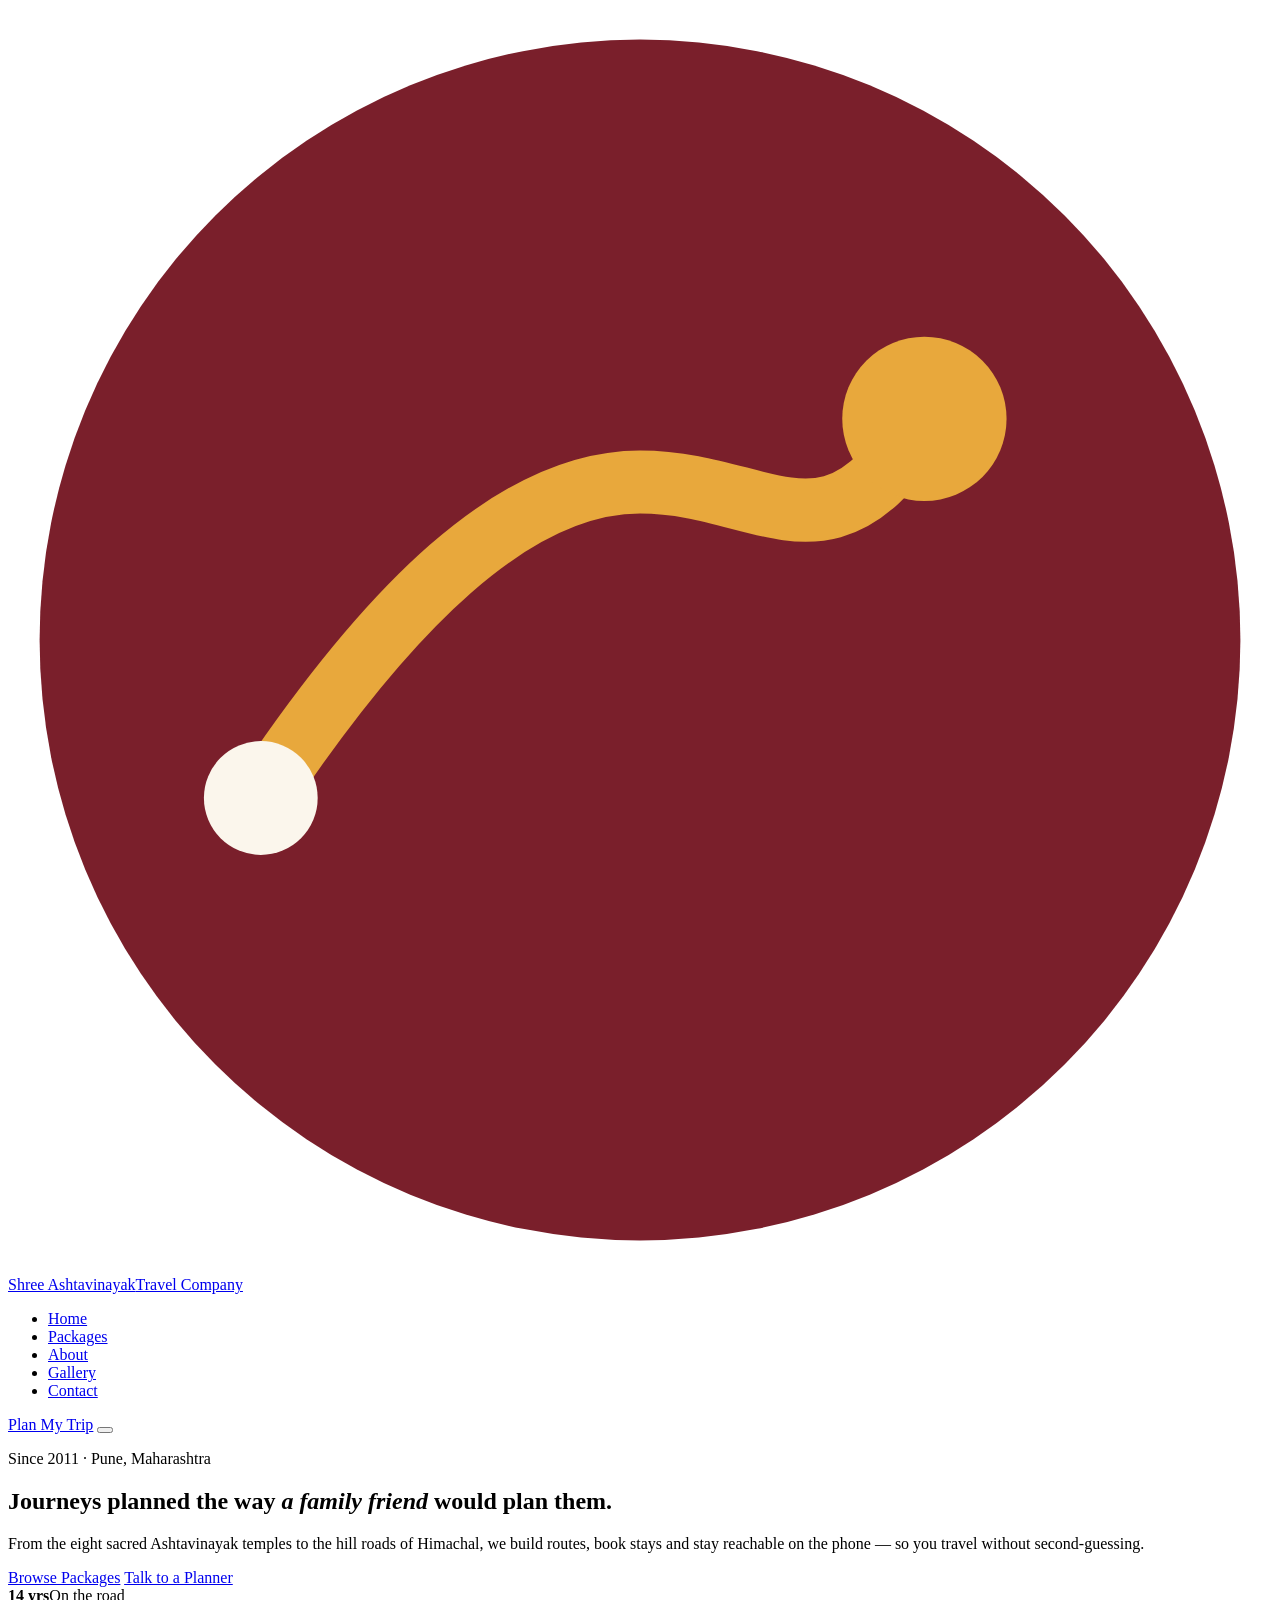
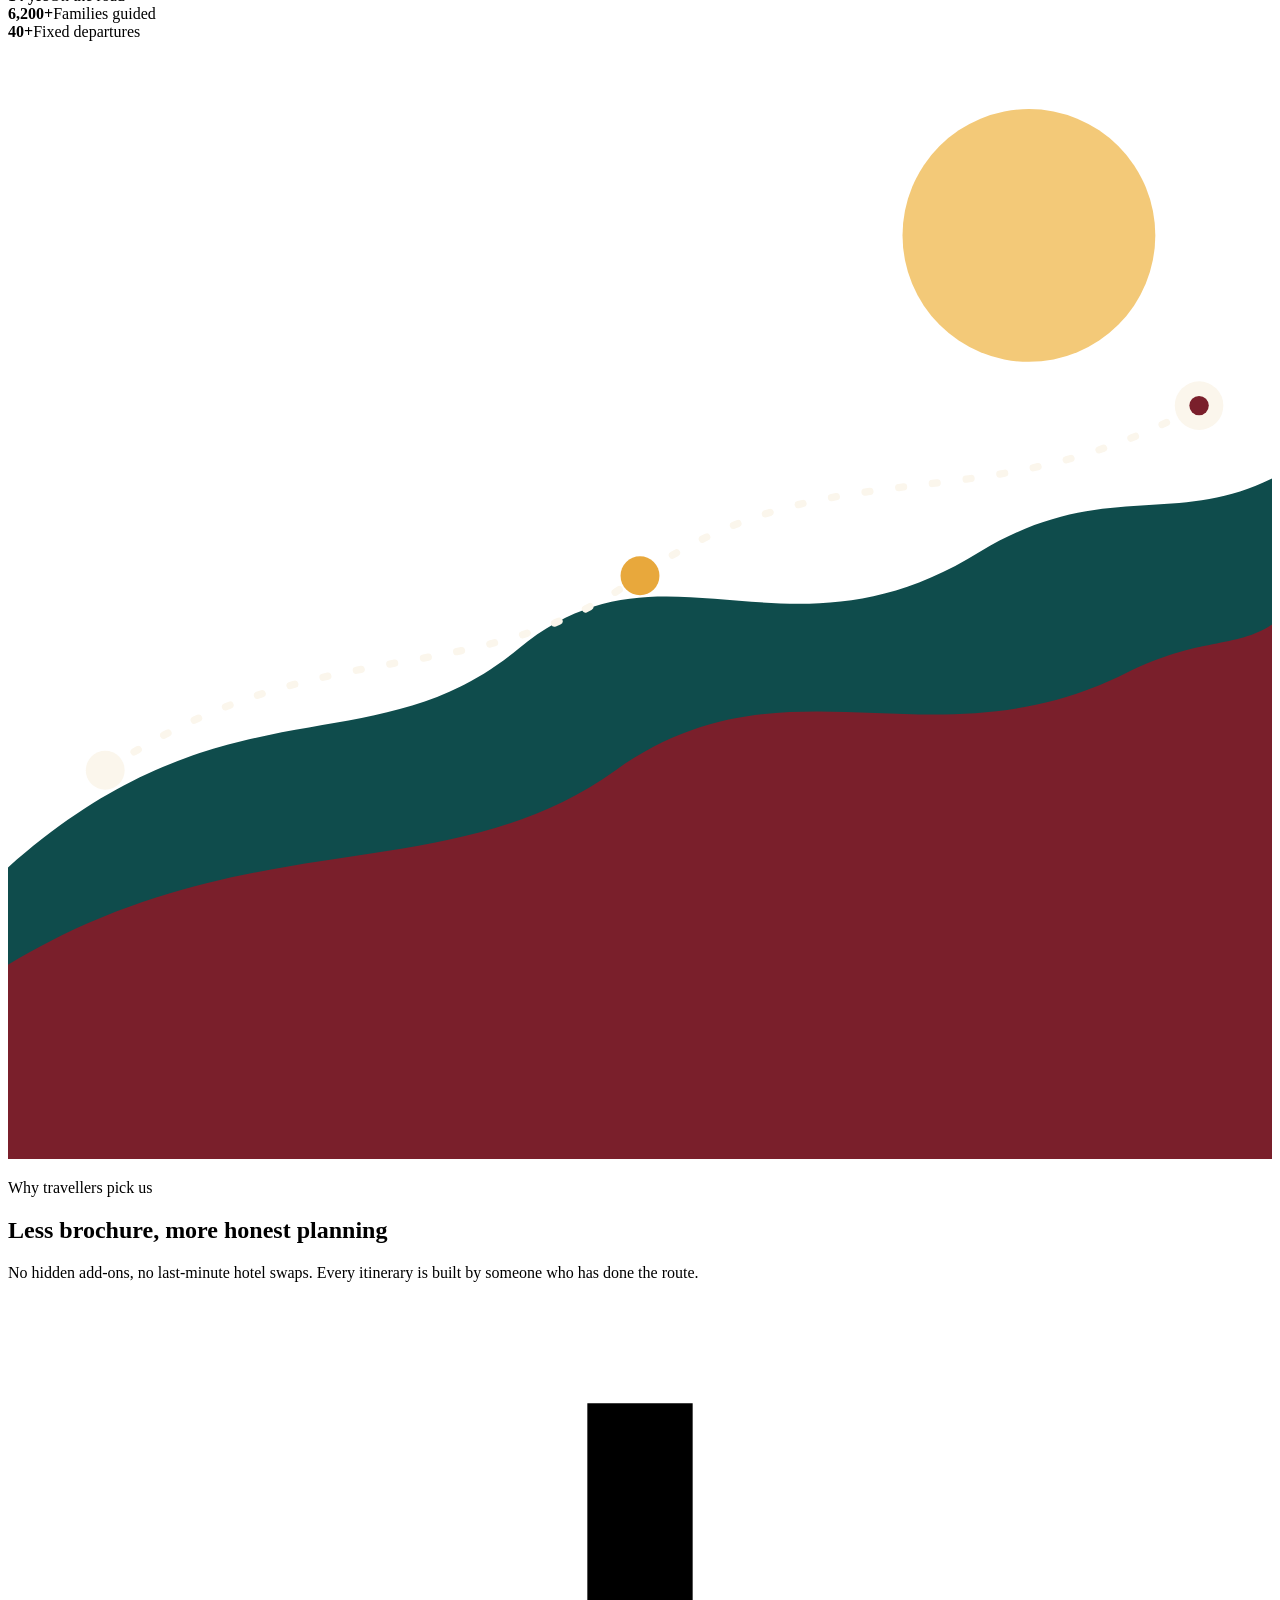
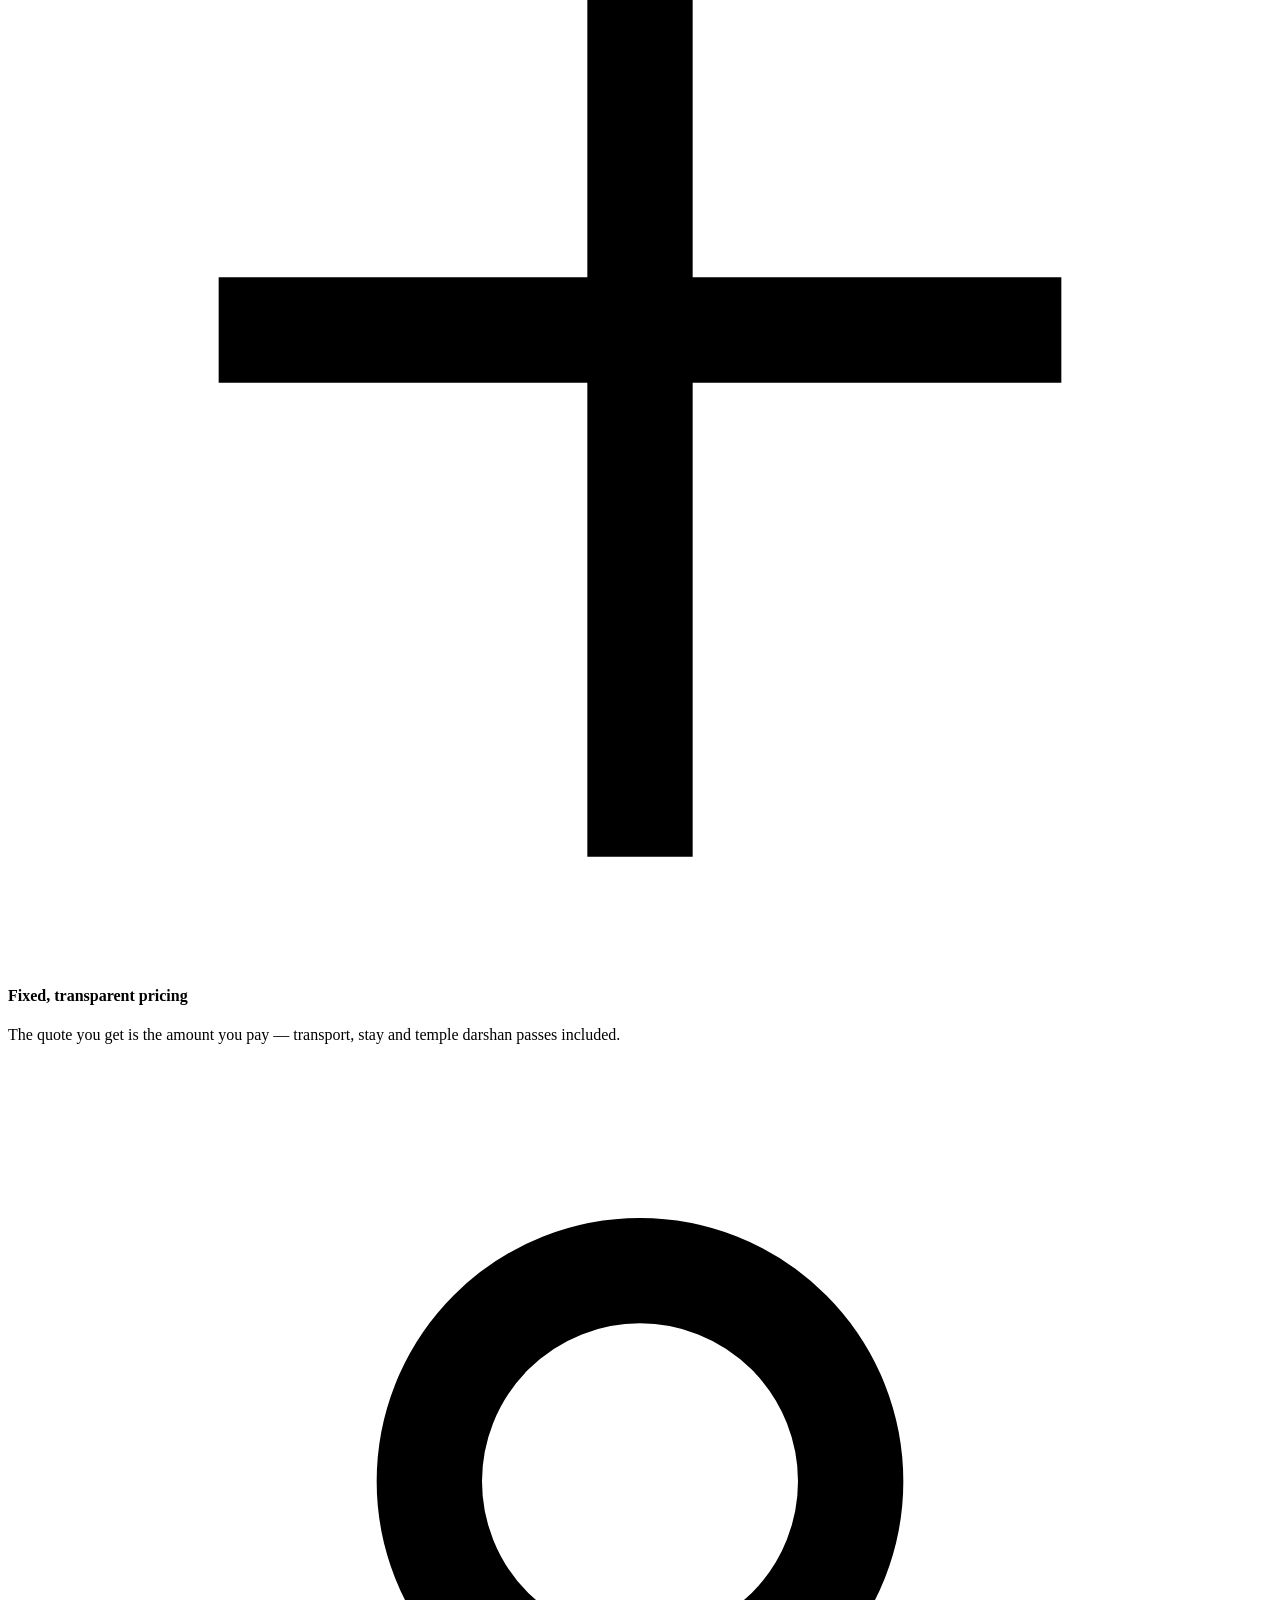
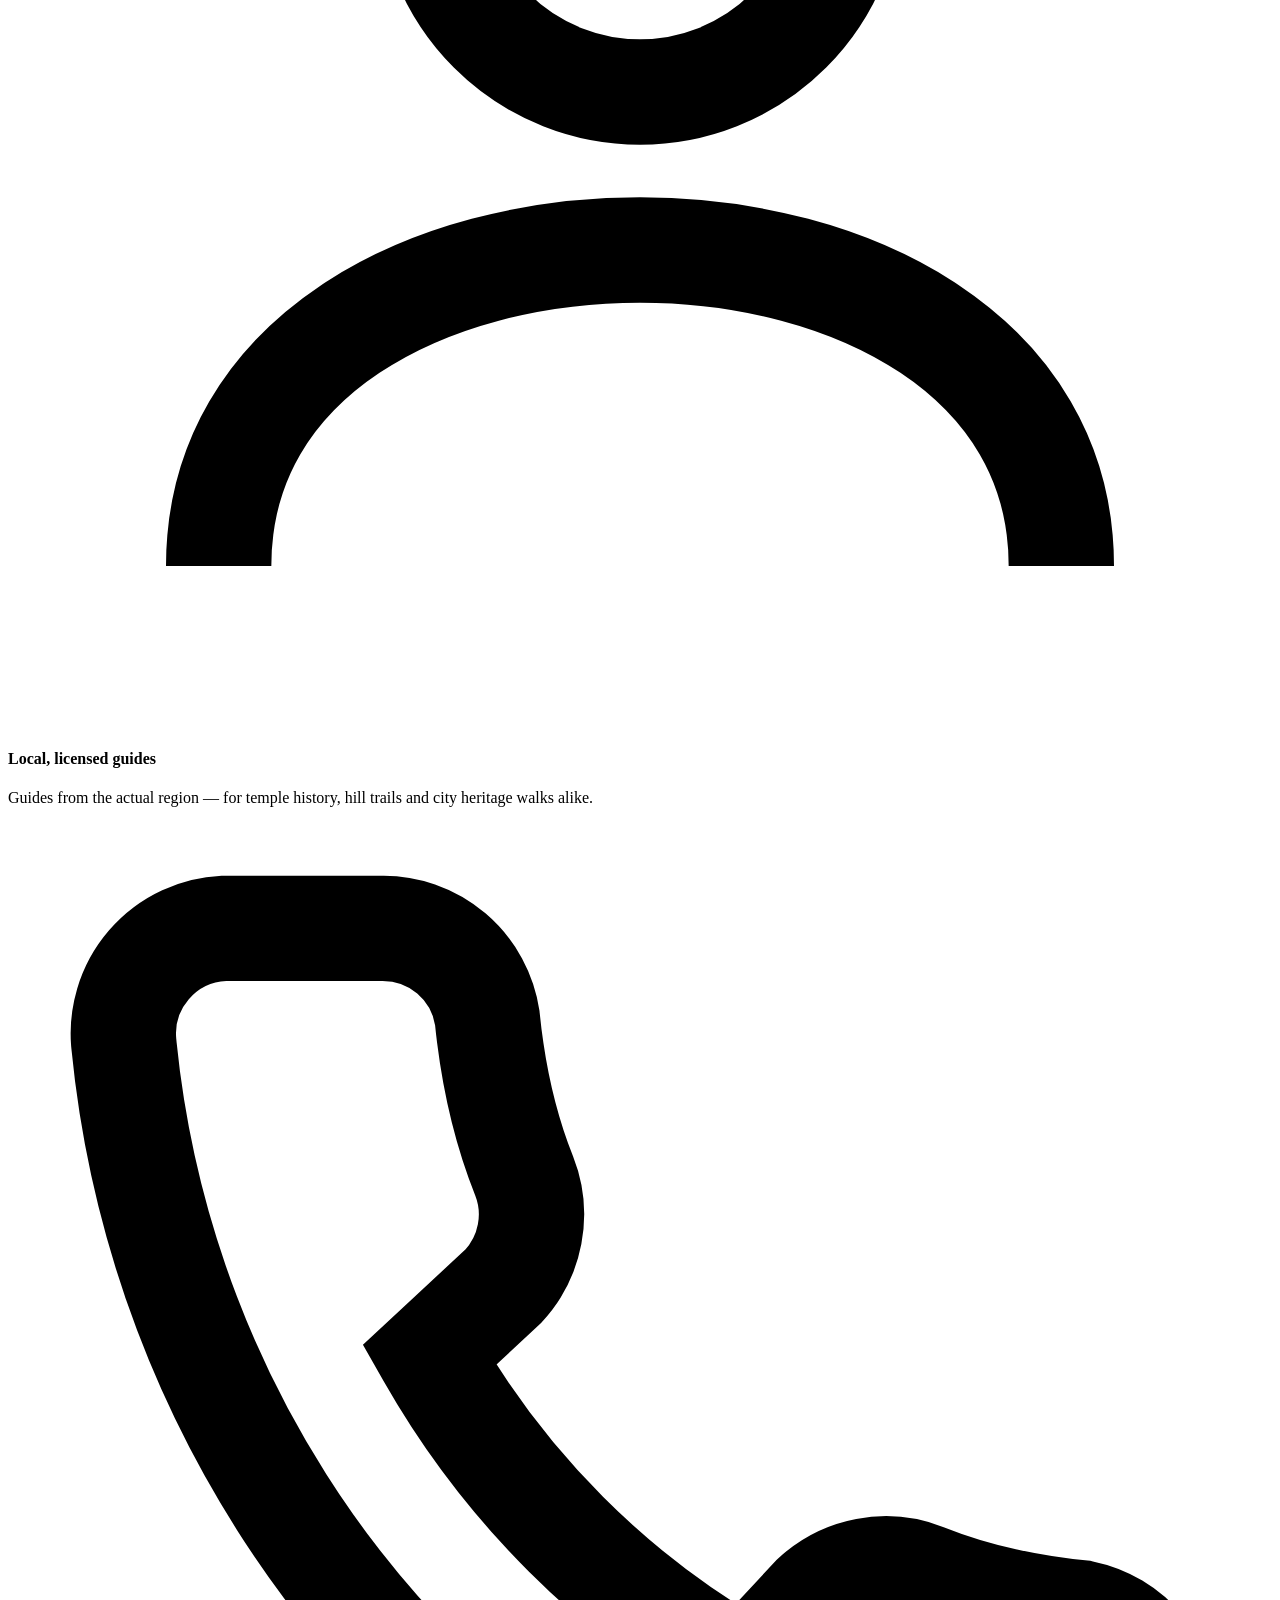
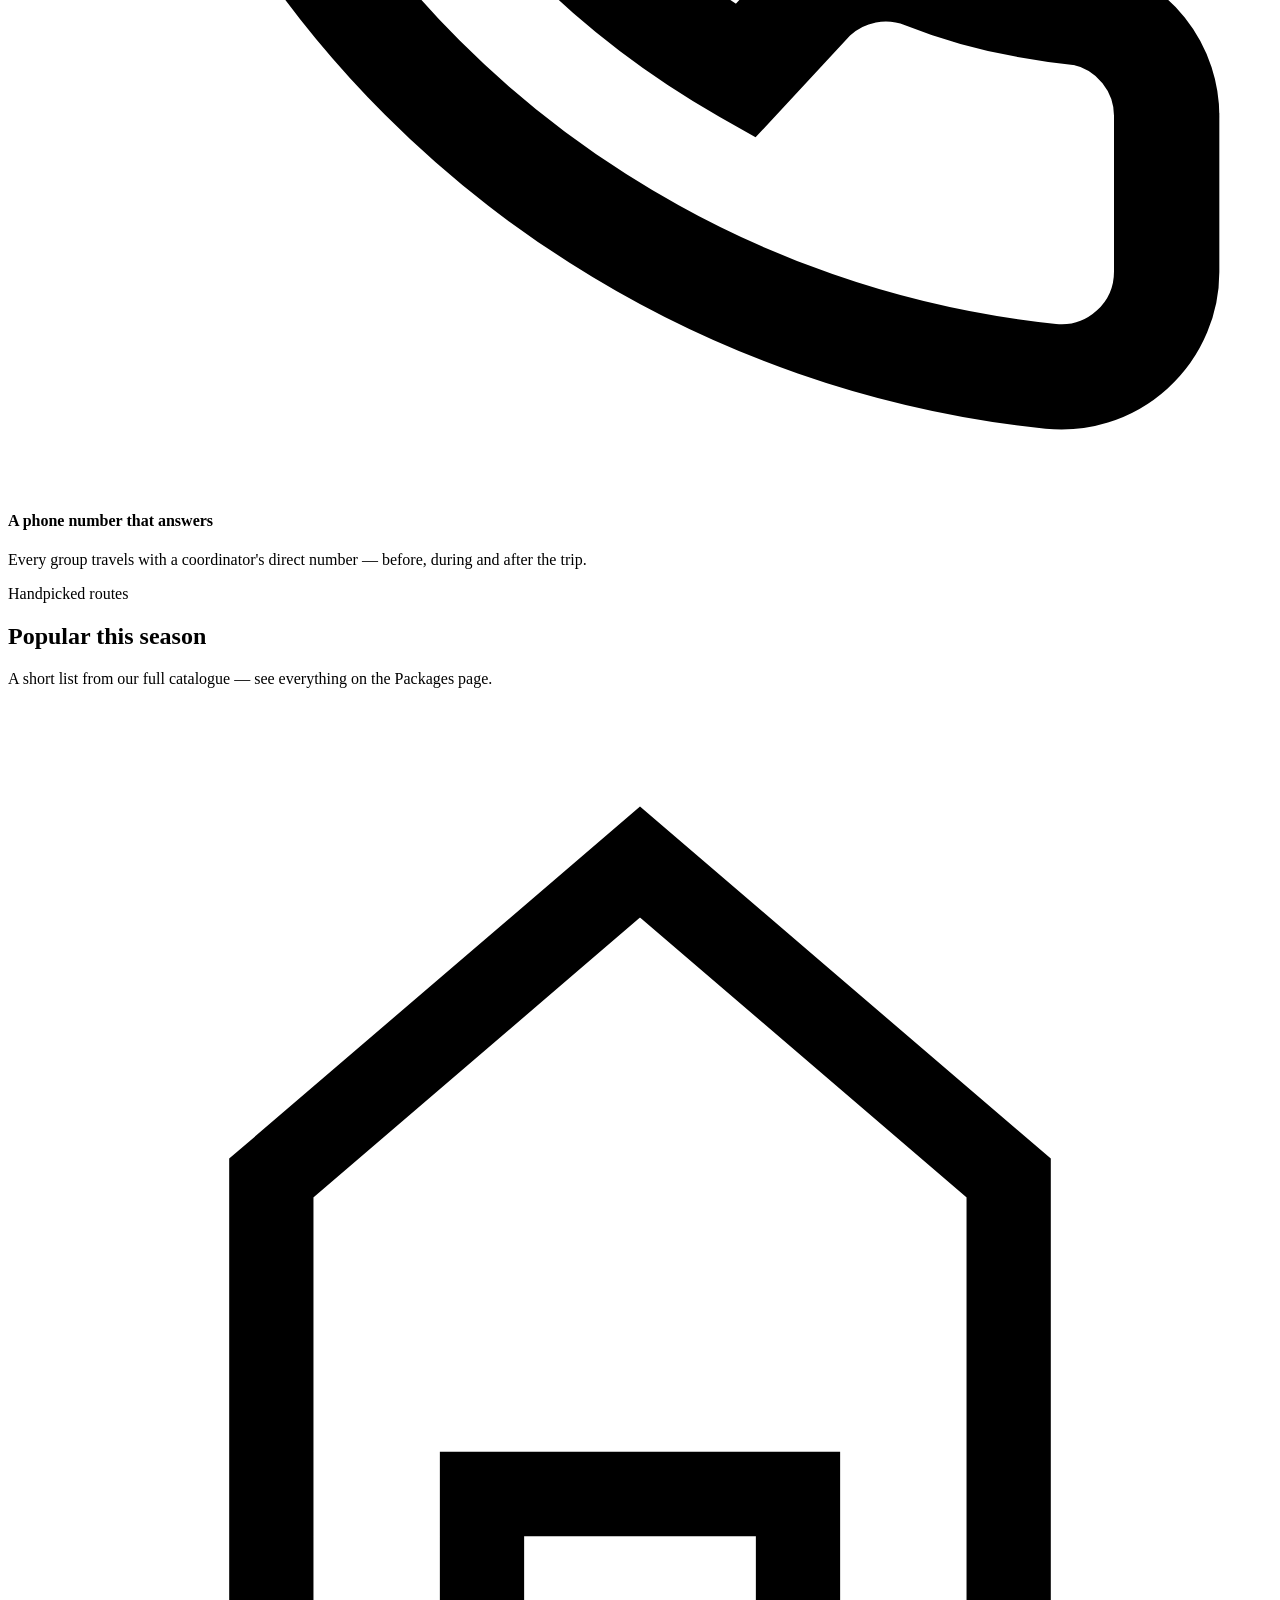
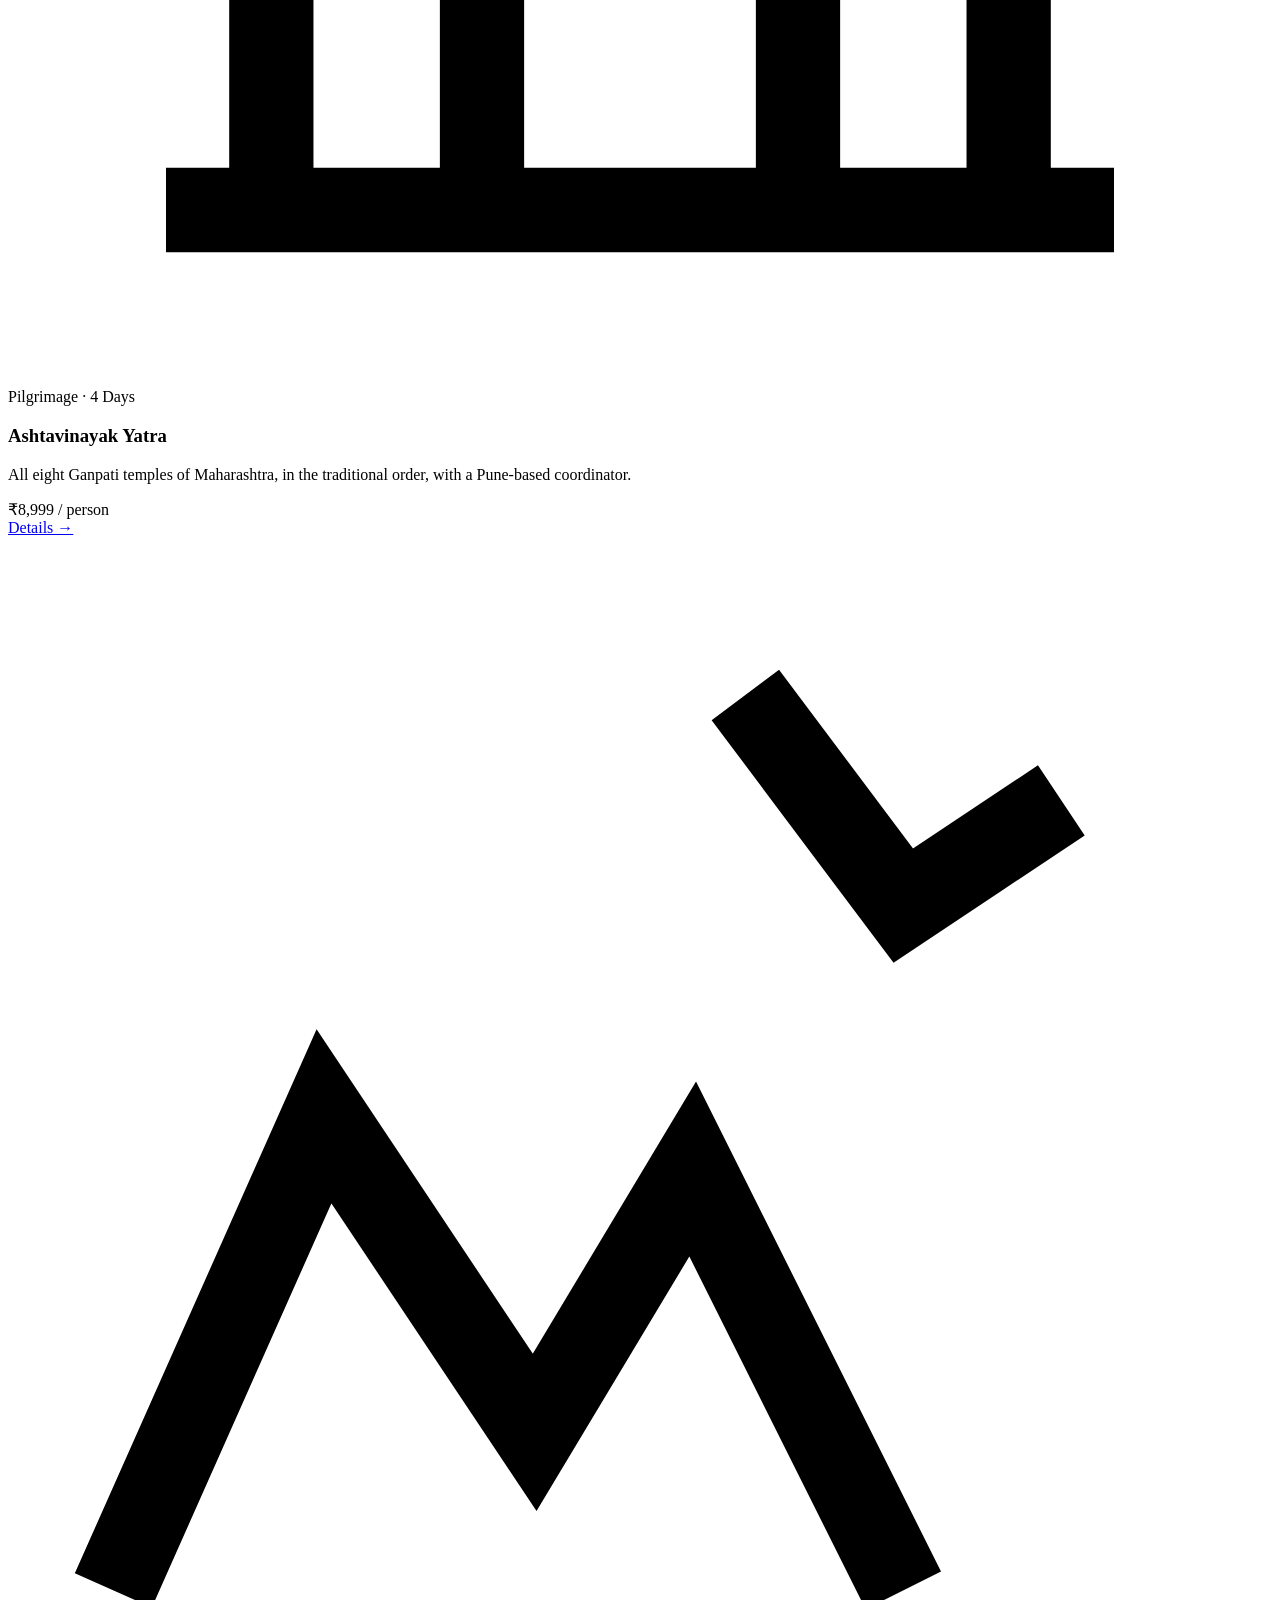
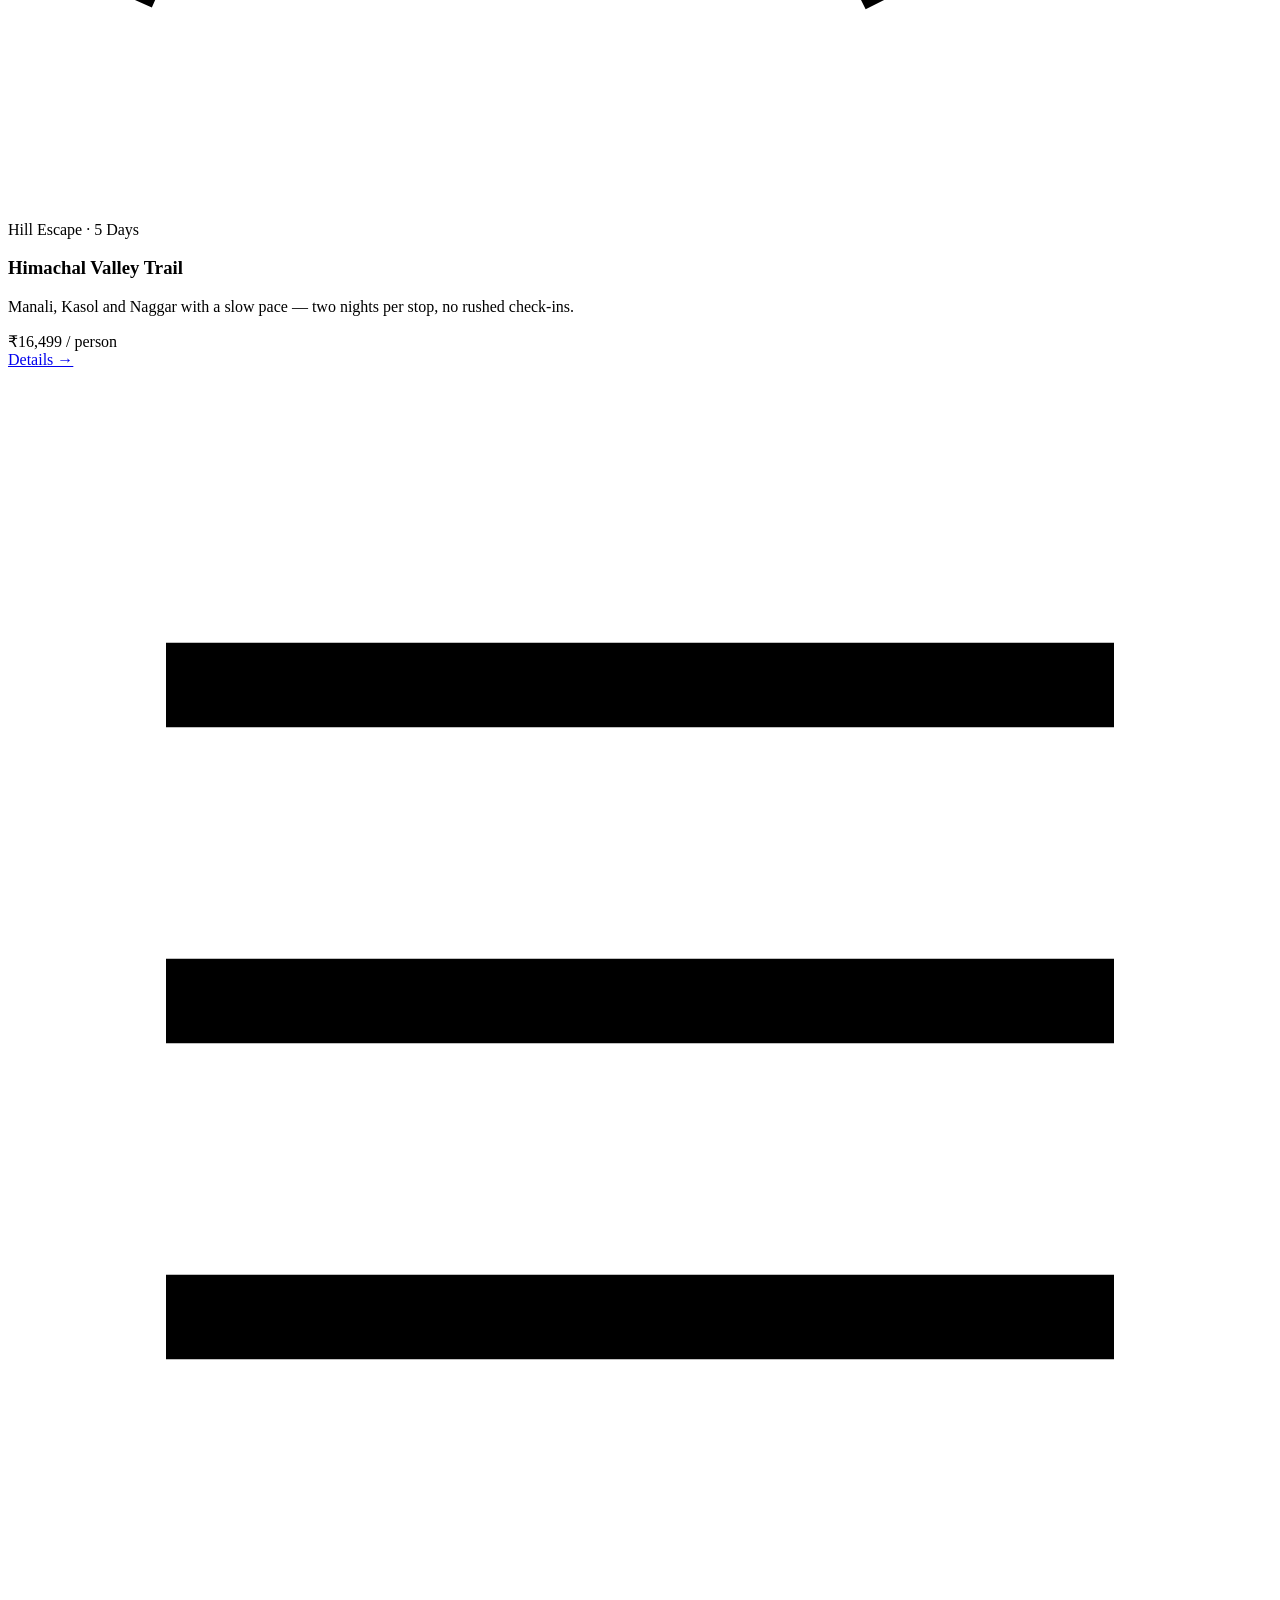
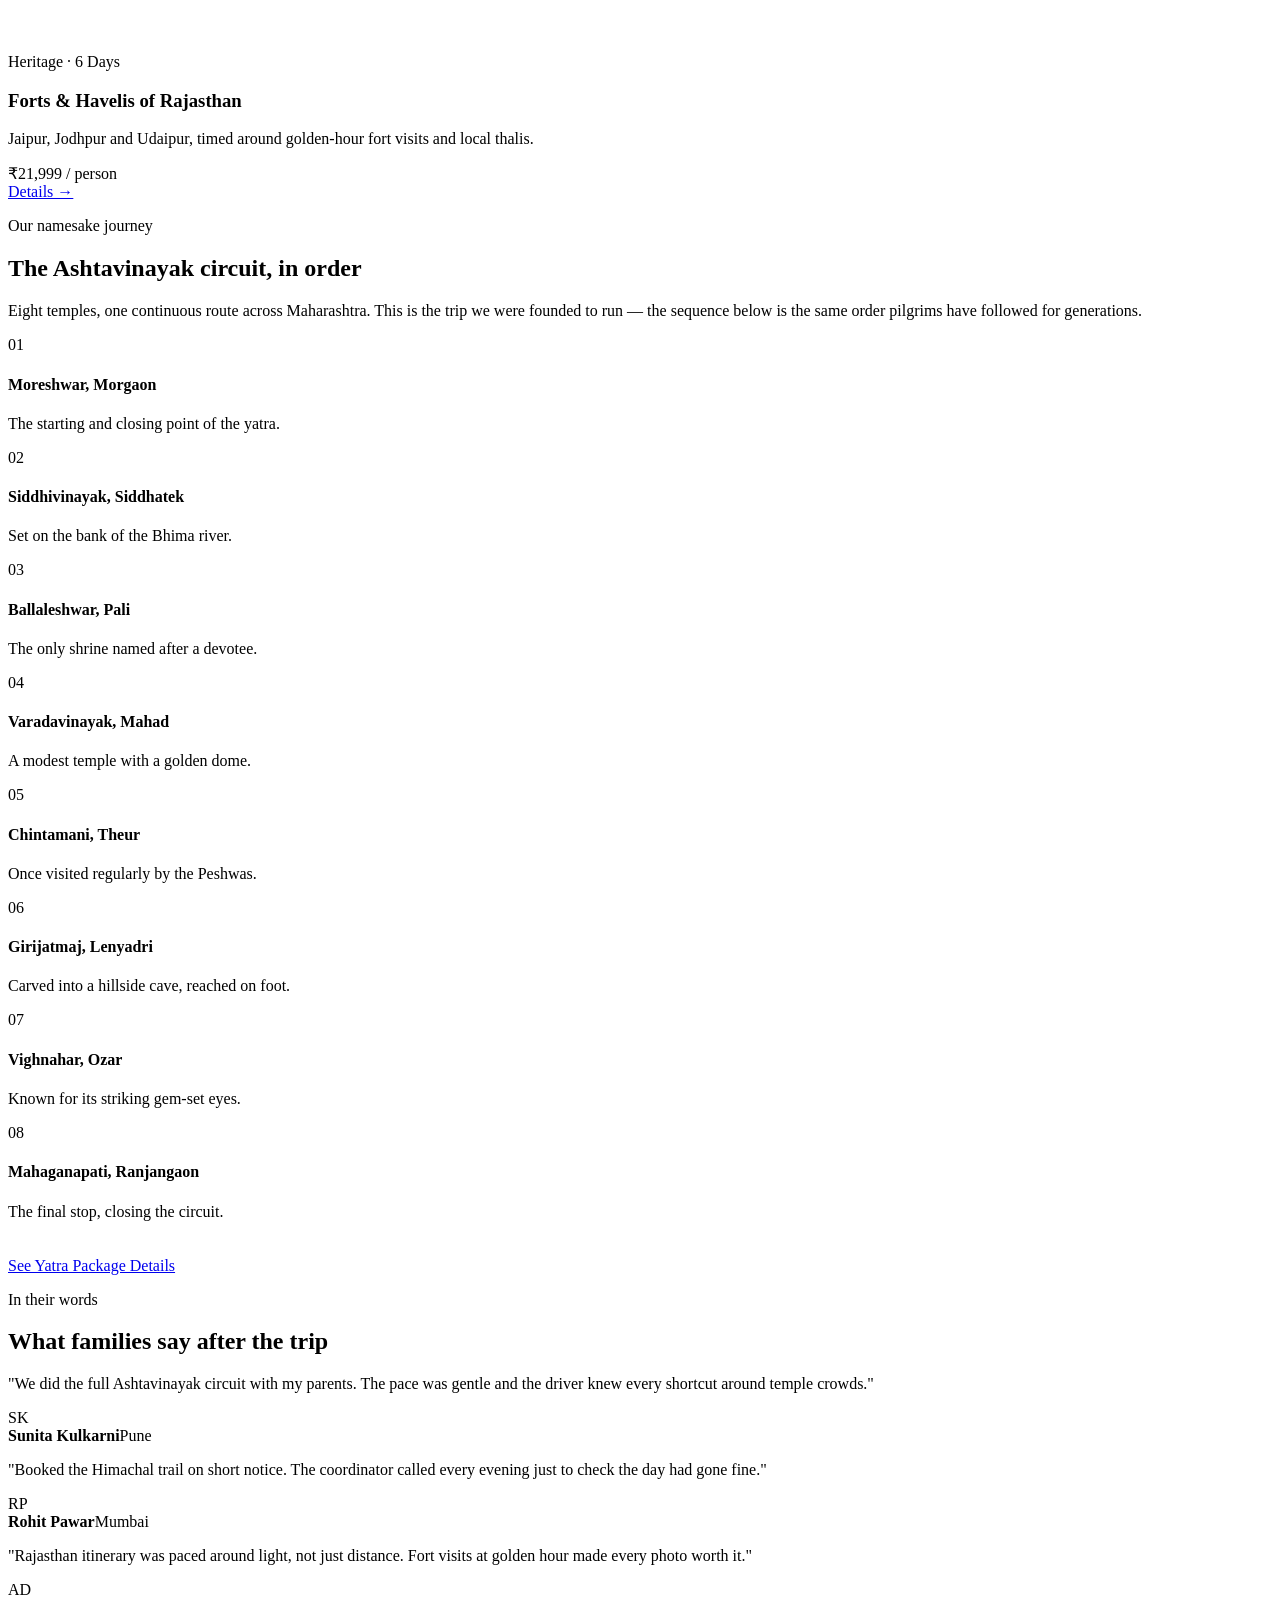
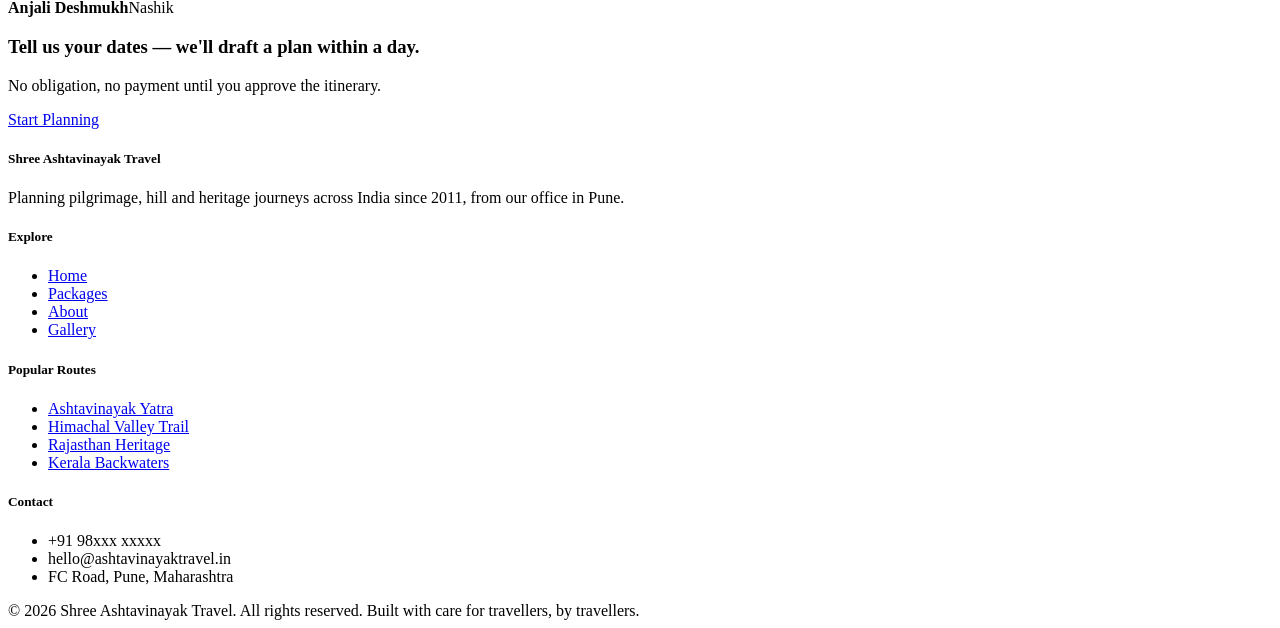
==== index.html @ e4ef9f4d "Add files via upload" ====
<!DOCTYPE html>
<html lang="en">
<head>
<meta charset="UTF-8">
<meta name="viewport" content="width=device-width, initial-scale=1.0">
<title>Shree Ashtavinayak Travel — Curated Tours &amp; Pilgrimage Journeys</title>
<meta name="description" content="Shree Ashtavinayak Travel plans pilgrimage circuits, hill escapes and heritage tours across India with handpicked guides and honest pricing.">
<link rel="preconnect" href="https://fonts.googleapis.com">
<link href="https://fonts.googleapis.com/css2?family=Fraunces:opsz,wght@9..144,500;9..144,600;9..144,700&family=Work+Sans:wght@400;500;600;700&display=swap" rel="stylesheet">
<link rel="stylesheet" href="css/styles.css">
</head>
<body>

<header class="site-header">
  <nav class="nav">
    <a href="index.html" class="logo">
      <svg class="logo-mark" viewBox="0 0 40 40" fill="none" xmlns="http://www.w3.org/2000/svg">
        <circle cx="20" cy="20" r="19" fill="#7A1F2B"/>
        <path d="M8 25c4-6 8-10 12-10s6 3 9-2" stroke="#E8A83C" stroke-width="2" stroke-linecap="round"/>
        <circle cx="29" cy="13" r="2.6" fill="#E8A83C"/>
        <circle cx="8" cy="25" r="1.8" fill="#FBF6EC"/>
      </svg>
      <span class="logo-text">Shree Ashtavinayak<span>Travel Company</span></span>
    </a>
    <ul class="nav-links">
      <li><a href="index.html" class="active">Home</a></li>
      <li><a href="packages.html">Packages</a></li>
      <li><a href="about.html">About</a></li>
      <li><a href="gallery.html">Gallery</a></li>
      <li><a href="contact.html">Contact</a></li>
    </ul>
    <div class="nav-cta">
      <a href="contact.html" class="btn btn-primary">Plan My Trip</a>
      <button class="nav-toggle" aria-label="Toggle menu"><span></span><span></span><span></span></button>
    </div>
  </nav>
</header>

<main>
  <!-- HERO -->
  <section class="hero">
    <div class="wrap hero-grid">
      <div>
        <p class="eyebrow">Since 2011 · Pune, Maharashtra</p>
        <h1>Journeys planned the way <em>a family friend</em> would plan them.</h1>
        <p class="lead">From the eight sacred Ashtavinayak temples to the hill roads of Himachal, we build routes, book stays and stay reachable on the phone — so you travel without second-guessing.</p>
        <div class="hero-actions">
          <a href="packages.html" class="btn btn-primary">Browse Packages</a>
          <a href="contact.html" class="btn btn-ghost">Talk to a Planner</a>
        </div>
        <div class="hero-trust">
          <div><strong>14 yrs</strong><span>On the road</span></div>
          <div><strong>6,200+</strong><span>Families guided</span></div>
          <div><strong>40+</strong><span>Fixed departures</span></div>
        </div>
      </div>
      <div class="hero-art">
        <svg viewBox="0 0 520 460" xmlns="http://www.w3.org/2000/svg">
          <circle cx="420" cy="80" r="52" fill="#F3C978"/>
          <path d="M0 340 C 90 260, 150 300, 210 250 C 270 200, 320 260, 400 210 C 450 180, 480 200, 520 180 L520 460 L0 460 Z" fill="#0F4C4C"/>
          <path d="M0 380 C 100 320, 180 350, 250 300 C 320 250, 380 300, 460 260 C 490 245, 505 250, 520 240 L520 460 L0 460 Z" fill="#7A1F2B"/>
          <path d="M40 300 C 130 240, 190 270, 260 220 C 340 165, 400 200, 490 150" stroke="#FBF6EC" stroke-width="3" stroke-dasharray="2 12" stroke-linecap="round" fill="none"/>
          <circle cx="40" cy="300" r="8" fill="#FBF6EC"/>
          <circle cx="260" cy="220" r="8" fill="#E8A83C"/>
          <circle cx="490" cy="150" r="10" fill="#FBF6EC"/>
          <circle cx="490" cy="150" r="4" fill="#7A1F2B"/>
        </svg>
      </div>
    </div>
  </section>

  <!-- WHY US -->
  <section class="bg-sand">
    <div class="wrap">
      <div class="section-head center">
        <p class="eyebrow" style="justify-content:center"><span style="display:none"></span>Why travellers pick us</p>
        <h2>Less brochure, more honest planning</h2>
        <p>No hidden add-ons, no last-minute hotel swaps. Every itinerary is built by someone who has done the route.</p>
      </div>
      <div class="grid-3">
        <div class="feature-row" style="flex-direction:column">
          <div class="feature-icon"><svg viewBox="0 0 24 24" fill="none" stroke="currentColor" stroke-width="2"><path d="M12 2 L12 22 M4 12 L20 12"/></svg></div>
          <h4>Fixed, transparent pricing</h4>
          <p>The quote you get is the amount you pay — transport, stay and temple darshan passes included.</p>
        </div>
        <div class="feature-row" style="flex-direction:column">
          <div class="feature-icon"><svg viewBox="0 0 24 24" fill="none" stroke="currentColor" stroke-width="2"><circle cx="12" cy="8" r="4"/><path d="M4 21c0-4 4-6 8-6s8 2 8 6"/></svg></div>
          <h4>Local, licensed guides</h4>
          <p>Guides from the actual region — for temple history, hill trails and city heritage walks alike.</p>
        </div>
        <div class="feature-row" style="flex-direction:column">
          <div class="feature-icon"><svg viewBox="0 0 24 24" fill="none" stroke="currentColor" stroke-width="2"><path d="M22 16.9v3a2 2 0 0 1-2.2 2 19.8 19.8 0 0 1-8.6-3 19.5 19.5 0 0 1-6-6 19.8 19.8 0 0 1-3-8.7A2 2 0 0 1 4.1 2h3a2 2 0 0 1 2 1.7c.1 1 .3 2 .7 3a2 2 0 0 1-.4 2.1L8 10.1a16 16 0 0 0 6 6l1.3-1.4a2 2 0 0 1 2.1-.4c1 .4 2 .6 3 .7a2 2 0 0 1 1.6 2z"/></svg></div>
          <h4>A phone number that answers</h4>
          <p>Every group travels with a coordinator's direct number — before, during and after the trip.</p>
        </div>
      </div>
    </div>
  </section>

  <!-- FEATURED PACKAGES -->
  <section>
    <div class="wrap">
      <div class="section-head">
        <p class="eyebrow">Handpicked routes</p>
        <h2>Popular this season</h2>
        <p>A short list from our full catalogue — see everything on the Packages page.</p>
      </div>
      <div class="grid-3">
        <div class="card">
          <div class="card-media mv-1"><svg viewBox="0 0 24 24" fill="none" stroke="currentColor" stroke-width="1.6"><path d="M3 21h18M5 21V9l7-6 7 6v12M9 21v-6h6v6"/></svg></div>
          <div class="card-body">
            <p class="card-tag">Pilgrimage · 4 Days</p>
            <h3>Ashtavinayak Yatra</h3>
            <p>All eight Ganpati temples of Maharashtra, in the traditional order, with a Pune-based coordinator.</p>
            <div class="card-foot">
              <div class="card-price">₹8,999<span> / person</span></div>
              <a href="packages.html" class="card-link">Details →</a>
            </div>
          </div>
        </div>
        <div class="card">
          <div class="card-media mv-2"><svg viewBox="0 0 24 24" fill="none" stroke="currentColor" stroke-width="1.6"><path d="M2 20l4-9 4 6 3-5 4 8M14 3l3 4 3-2"/></svg></div>
          <div class="card-body">
            <p class="card-tag">Hill Escape · 5 Days</p>
            <h3>Himachal Valley Trail</h3>
            <p>Manali, Kasol and Naggar with a slow pace — two nights per stop, no rushed check-ins.</p>
            <div class="card-foot">
              <div class="card-price">₹16,499<span> / person</span></div>
              <a href="packages.html" class="card-link">Details →</a>
            </div>
          </div>
        </div>
        <div class="card">
          <div class="card-media mv-3"><svg viewBox="0 0 24 24" fill="none" stroke="currentColor" stroke-width="1.6"><path d="M3 12h18M3 6h18M3 18h18"/></svg></div>
          <div class="card-body">
            <p class="card-tag">Heritage · 6 Days</p>
            <h3>Forts &amp; Havelis of Rajasthan</h3>
            <p>Jaipur, Jodhpur and Udaipur, timed around golden-hour fort visits and local thalis.</p>
            <div class="card-foot">
              <div class="card-price">₹21,999<span> / person</span></div>
              <a href="packages.html" class="card-link">Details →</a>
            </div>
          </div>
        </div>
      </div>
    </div>
  </section>

  <!-- SIGNATURE: ASHTAVINAYAK CIRCUIT -->
  <section class="bg-maroon">
    <div class="wrap circuit-wrap">
      <div class="section-head">
        <p class="eyebrow">Our namesake journey</p>
        <h2>The Ashtavinayak circuit, in order</h2>
        <p>Eight temples, one continuous route across Maharashtra. This is the trip we were founded to run — the sequence below is the same order pilgrims have followed for generations.</p>
      </div>
      <div class="circuit-list">
        <div class="circuit-stop"><div class="circuit-num">01</div><h4>Moreshwar, Morgaon</h4><p>The starting and closing point of the yatra.</p></div>
        <div class="circuit-stop"><div class="circuit-num">02</div><h4>Siddhivinayak, Siddhatek</h4><p>Set on the bank of the Bhima river.</p></div>
        <div class="circuit-stop"><div class="circuit-num">03</div><h4>Ballaleshwar, Pali</h4><p>The only shrine named after a devotee.</p></div>
        <div class="circuit-stop"><div class="circuit-num">04</div><h4>Varadavinayak, Mahad</h4><p>A modest temple with a golden dome.</p></div>
        <div class="circuit-stop"><div class="circuit-num">05</div><h4>Chintamani, Theur</h4><p>Once visited regularly by the Peshwas.</p></div>
        <div class="circuit-stop"><div class="circuit-num">06</div><h4>Girijatmaj, Lenyadri</h4><p>Carved into a hillside cave, reached on foot.</p></div>
        <div class="circuit-stop"><div class="circuit-num">07</div><h4>Vighnahar, Ozar</h4><p>Known for its striking gem-set eyes.</p></div>
        <div class="circuit-stop"><div class="circuit-num">08</div><h4>Mahaganapati, Ranjangaon</h4><p>The final stop, closing the circuit.</p></div>
      </div>
      <div style="margin-top:36px">
        <a href="packages.html" class="btn btn-gold">See Yatra Package Details</a>
      </div>
    </div>
  </section>

  <!-- TESTIMONIALS -->
  <section class="bg-sand">
    <div class="wrap">
      <div class="section-head center">
        <p class="eyebrow" style="justify-content:center">In their words</p>
        <h2>What families say after the trip</h2>
      </div>
      <div class="grid-3">
        <div class="testi">
          <p>"We did the full Ashtavinayak circuit with my parents. The pace was gentle and the driver knew every shortcut around temple crowds."</p>
          <div class="testi-author">
            <div class="testi-avatar">SK</div>
            <div><strong>Sunita Kulkarni</strong><span>Pune</span></div>
          </div>
        </div>
        <div class="testi">
          <p>"Booked the Himachal trail on short notice. The coordinator called every evening just to check the day had gone fine."</p>
          <div class="testi-author">
            <div class="testi-avatar">RP</div>
            <div><strong>Rohit Pawar</strong><span>Mumbai</span></div>
          </div>
        </div>
        <div class="testi">
          <p>"Rajasthan itinerary was paced around light, not just distance. Fort visits at golden hour made every photo worth it."</p>
          <div class="testi-author">
            <div class="testi-avatar">AD</div>
            <div><strong>Anjali Deshmukh</strong><span>Nashik</span></div>
          </div>
        </div>
      </div>
    </div>
  </section>

  <!-- CTA BAND -->
  <section>
    <div class="wrap">
      <div class="cta-band">
        <div>
          <h3>Tell us your dates — we'll draft a plan within a day.</h3>
          <p>No obligation, no payment until you approve the itinerary.</p>
        </div>
        <a href="contact.html" class="btn btn-gold">Start Planning</a>
      </div>
    </div>
  </section>
</main>

<footer class="site-footer">
  <div class="wrap">
    <div class="foot-grid">
      <div class="foot-about">
        <h5>Shree Ashtavinayak Travel</h5>
        <p>Planning pilgrimage, hill and heritage journeys across India since 2011, from our office in Pune.</p>
      </div>
      <div>
        <h5>Explore</h5>
        <ul>
          <li><a href="index.html">Home</a></li>
          <li><a href="packages.html">Packages</a></li>
          <li><a href="about.html">About</a></li>
          <li><a href="gallery.html">Gallery</a></li>
        </ul>
      </div>
      <div>
        <h5>Popular Routes</h5>
        <ul>
          <li><a href="packages.html">Ashtavinayak Yatra</a></li>
          <li><a href="packages.html">Himachal Valley Trail</a></li>
          <li><a href="packages.html">Rajasthan Heritage</a></li>
          <li><a href="packages.html">Kerala Backwaters</a></li>
        </ul>
      </div>
      <div>
        <h5>Contact</h5>
        <ul>
          <li>+91 98xxx xxxxx</li>
          <li>hello@ashtavinayaktravel.in</li>
          <li>FC Road, Pune, Maharashtra</li>
        </ul>
      </div>
    </div>
    <div class="divider" style="background:rgba(251,246,236,.14)"></div>
    <div class="foot-bottom">
      <span>© 2026 Shree Ashtavinayak Travel. All rights reserved.</span>
      <span>Built with care for travellers, by travellers.</span>
    </div>
  </div>
</footer>

<script src="js/script.js"></script>
</body>
</html>
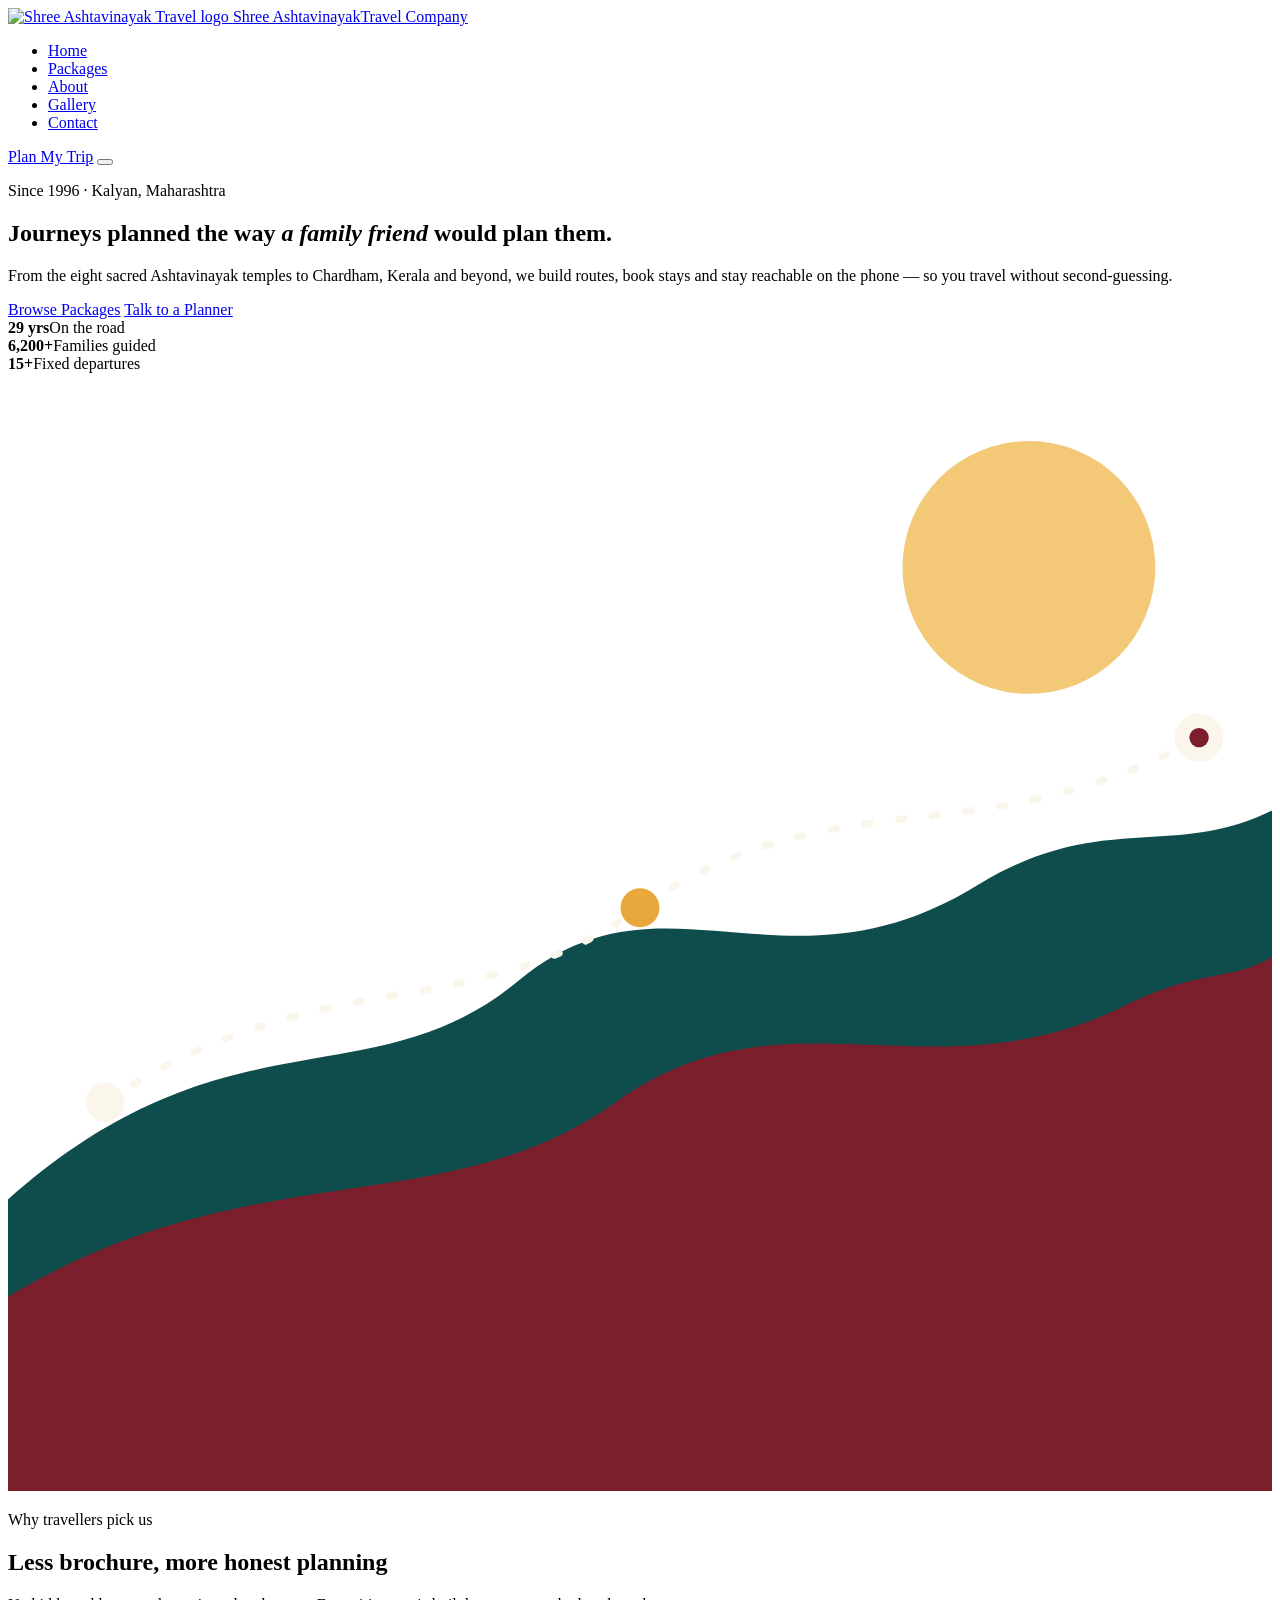
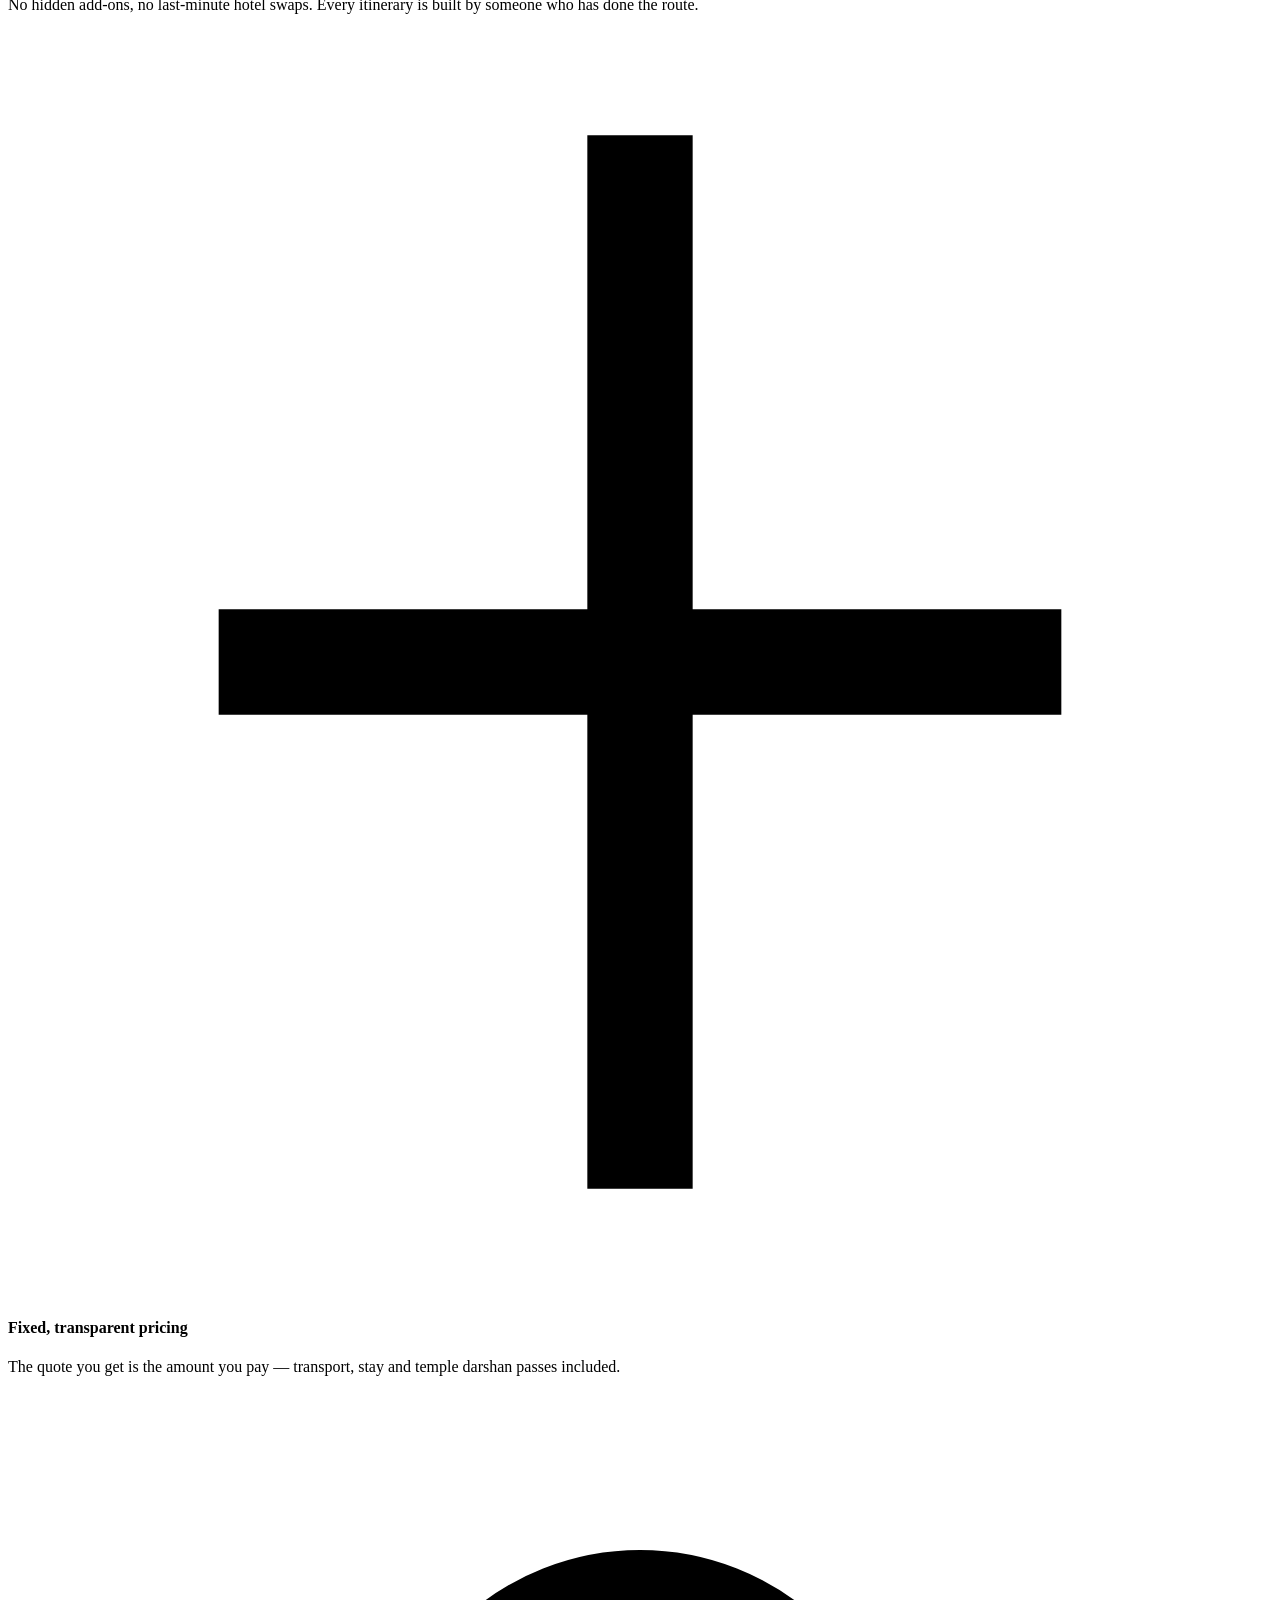
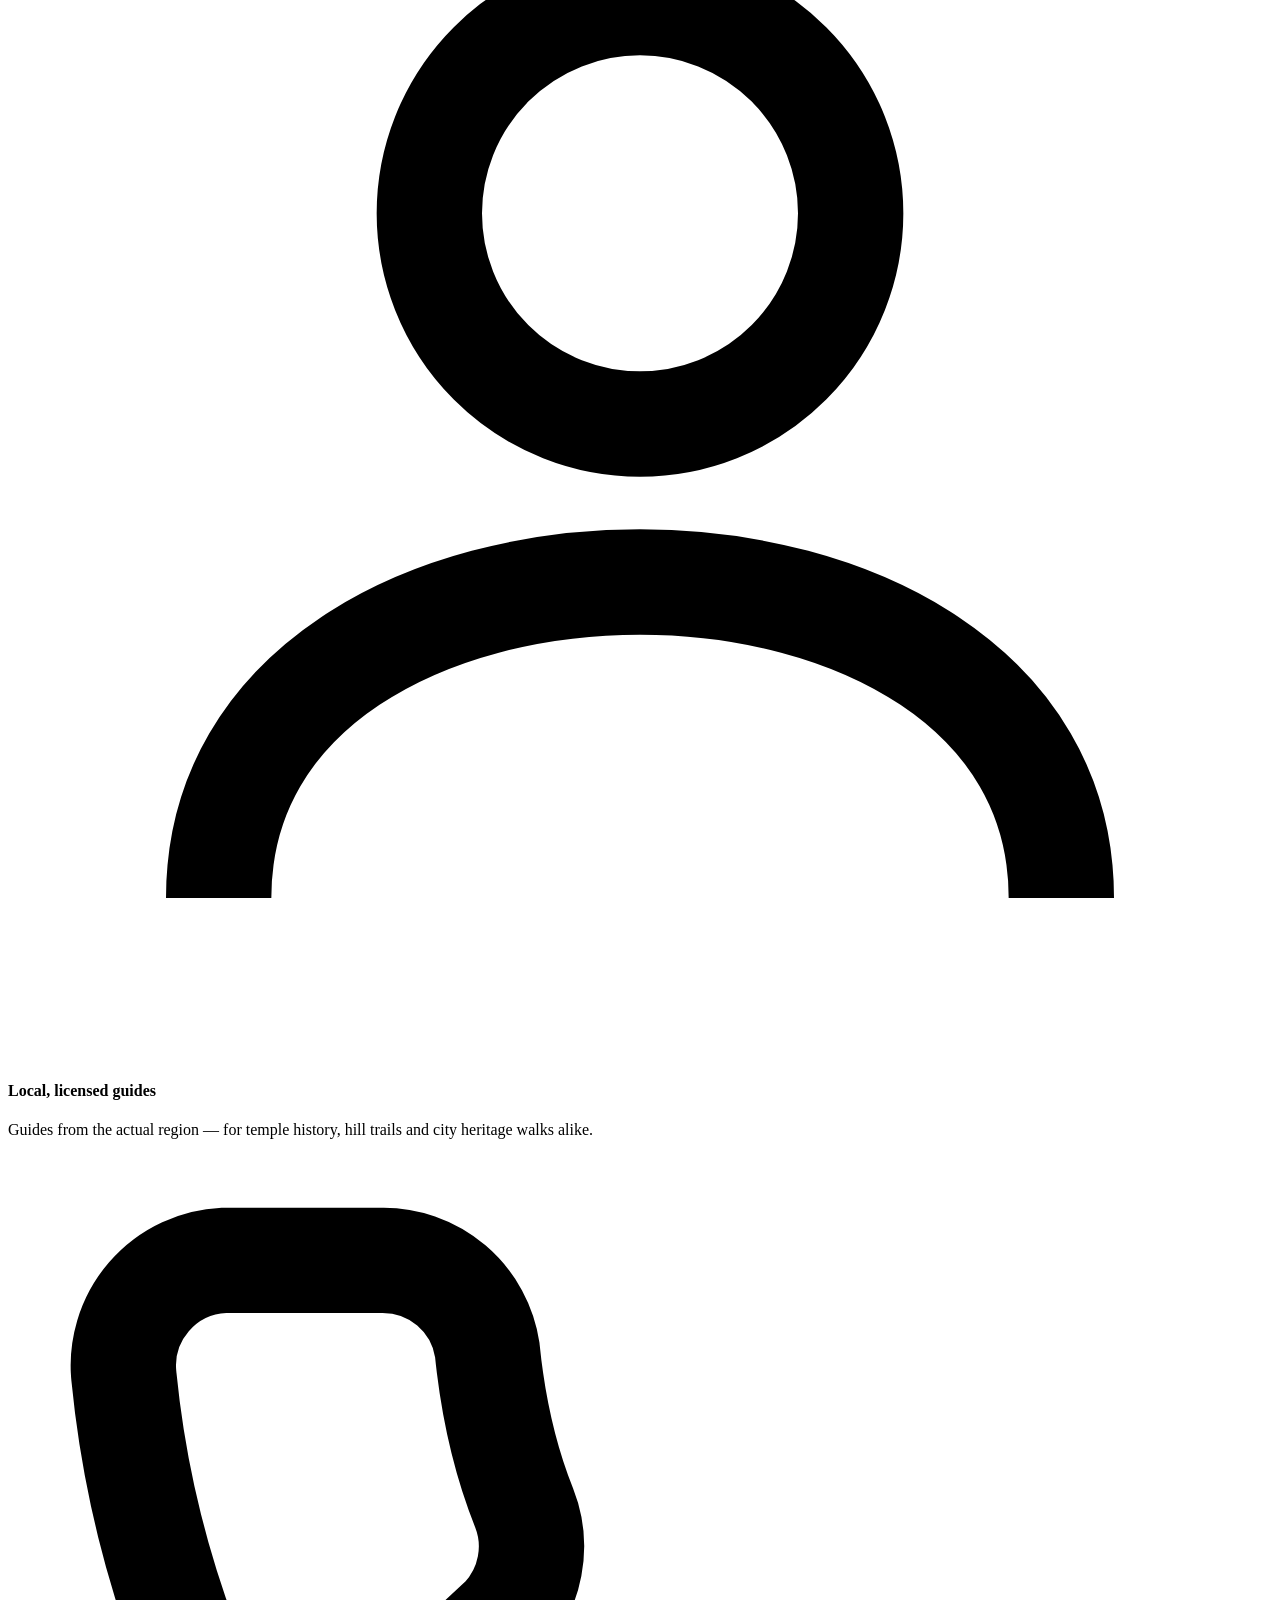
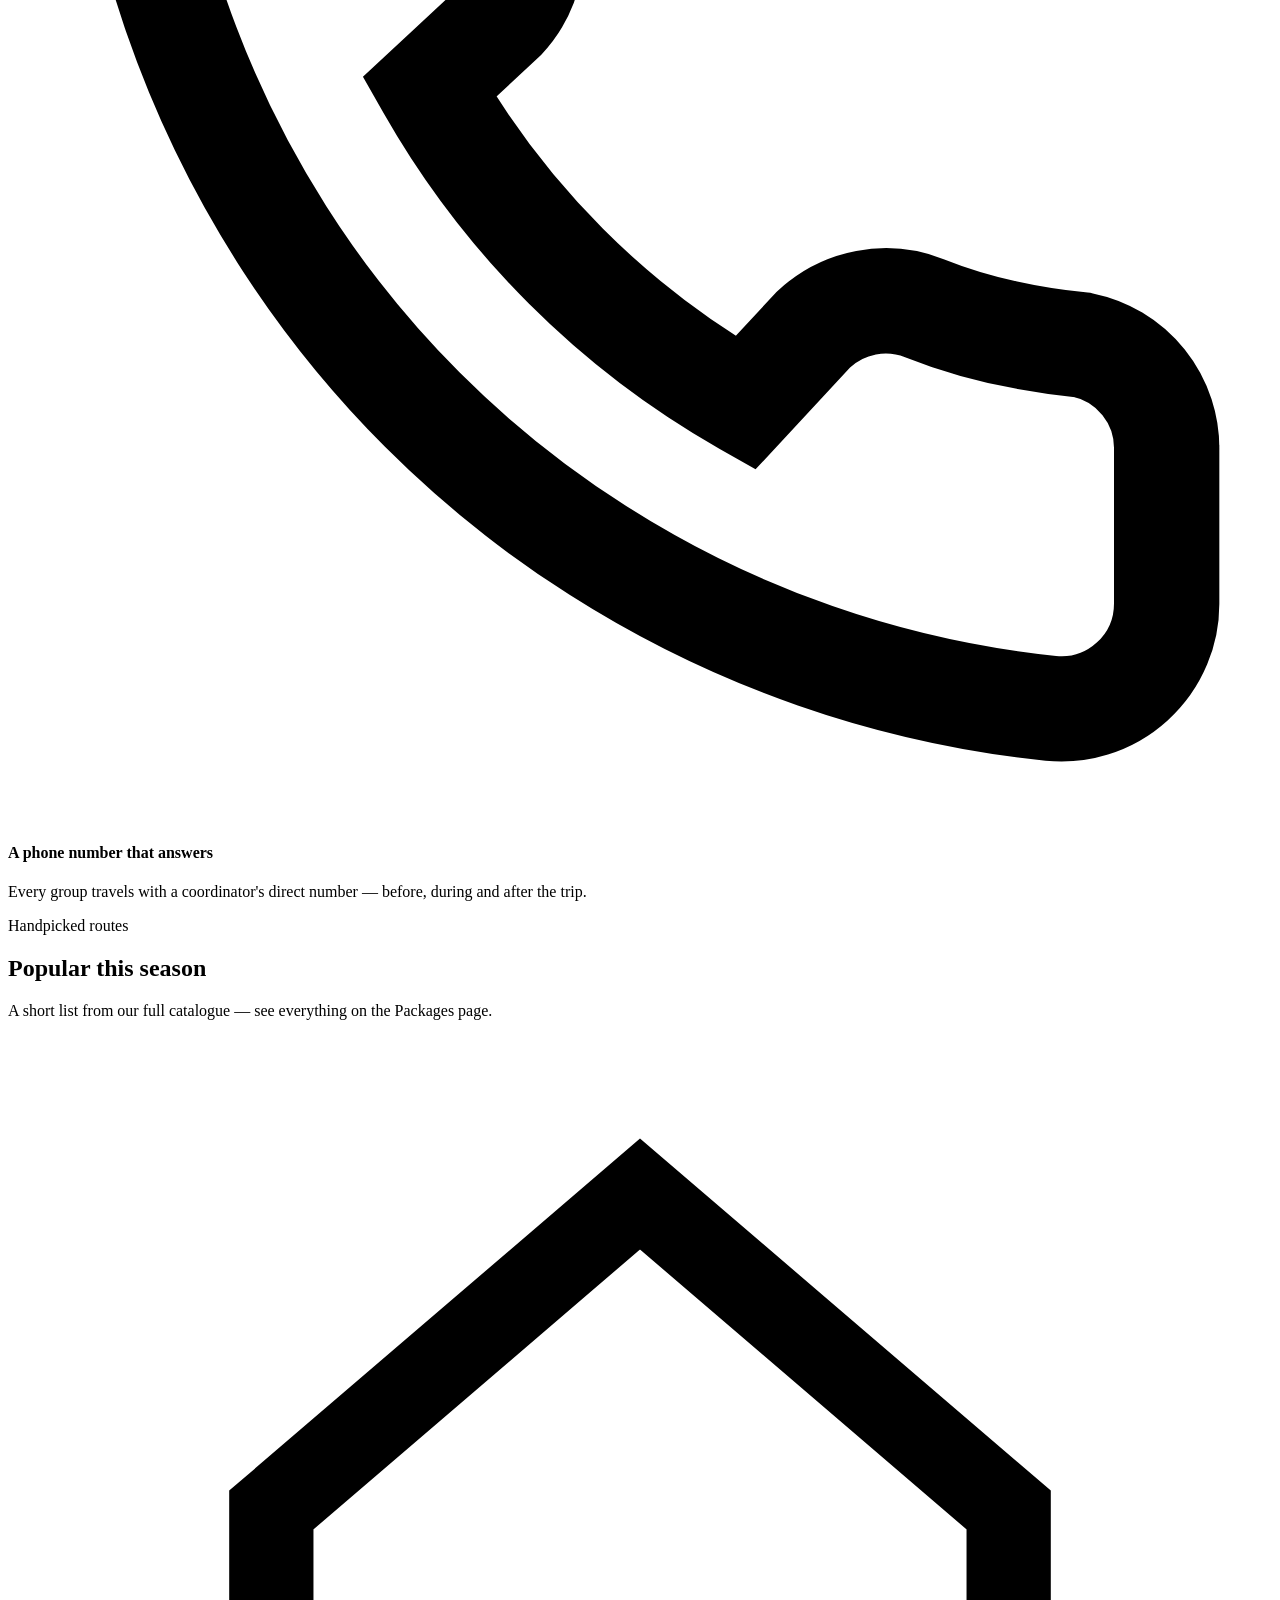
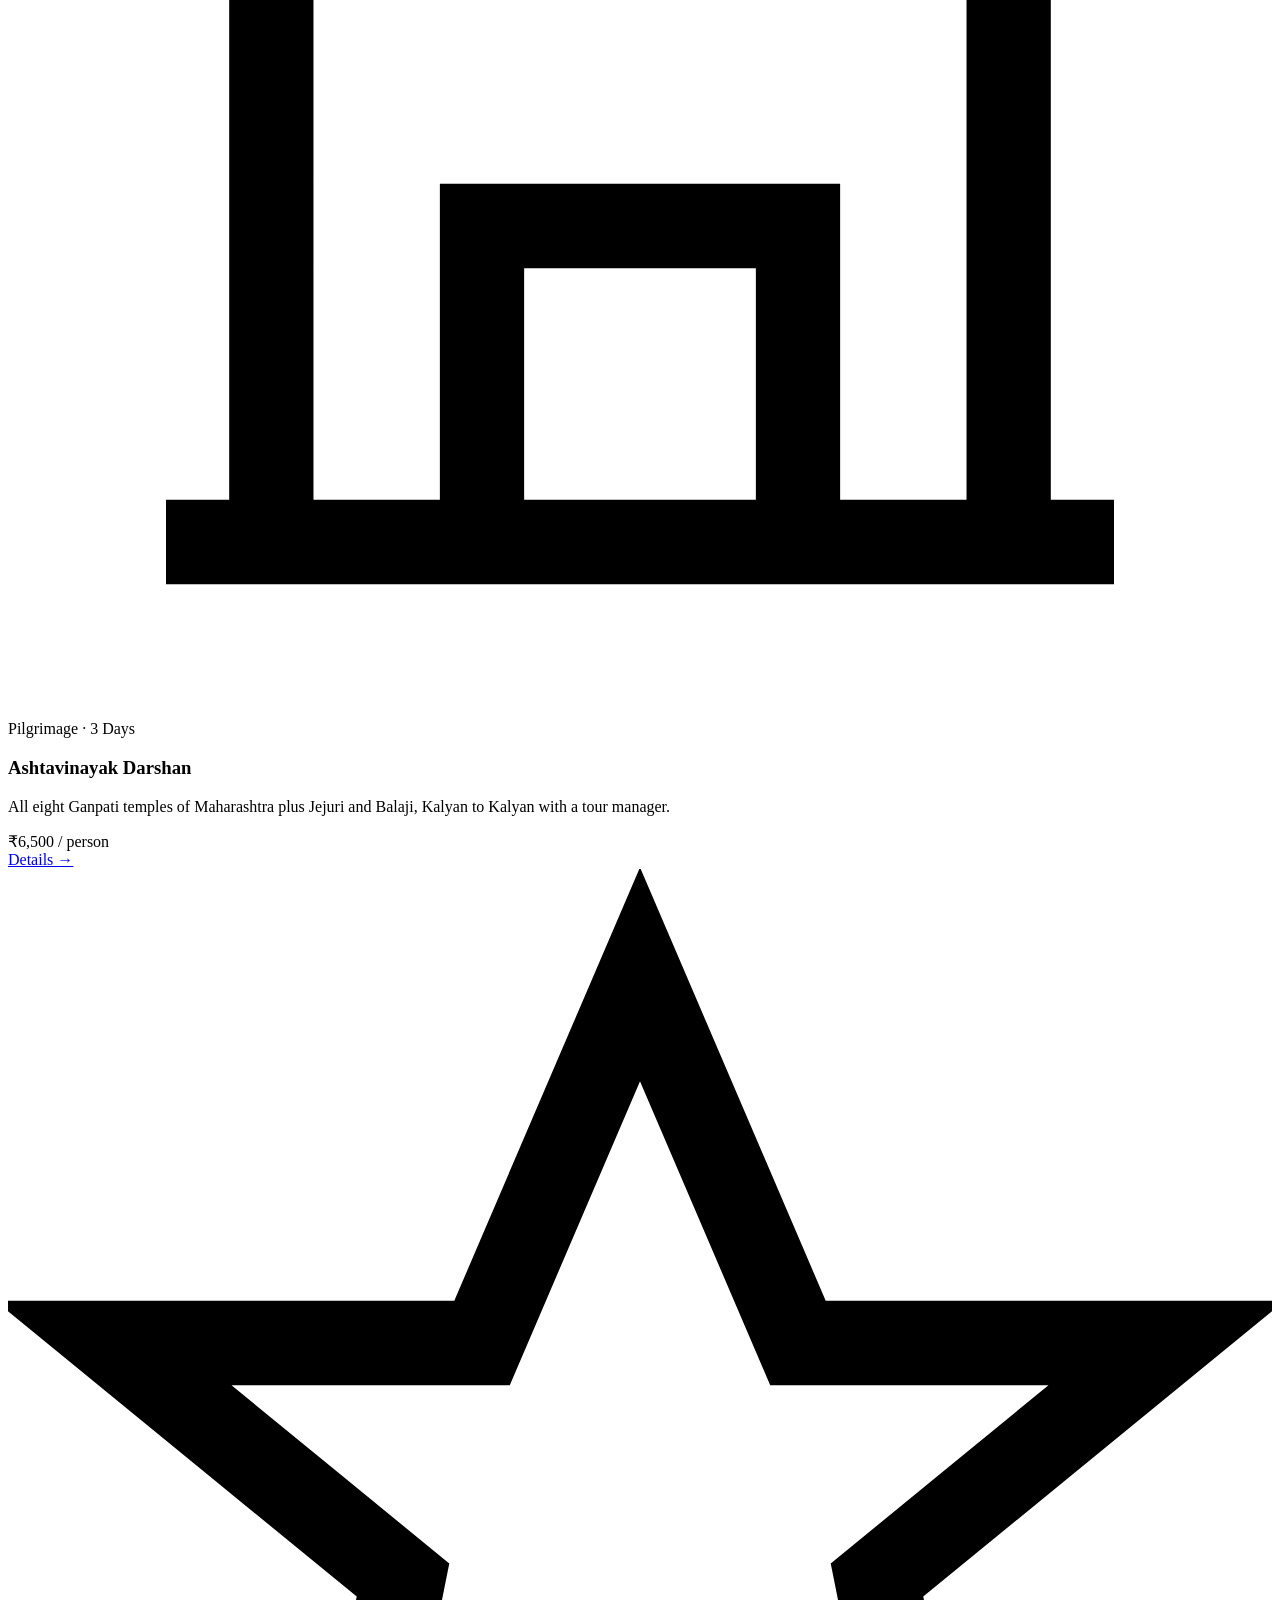
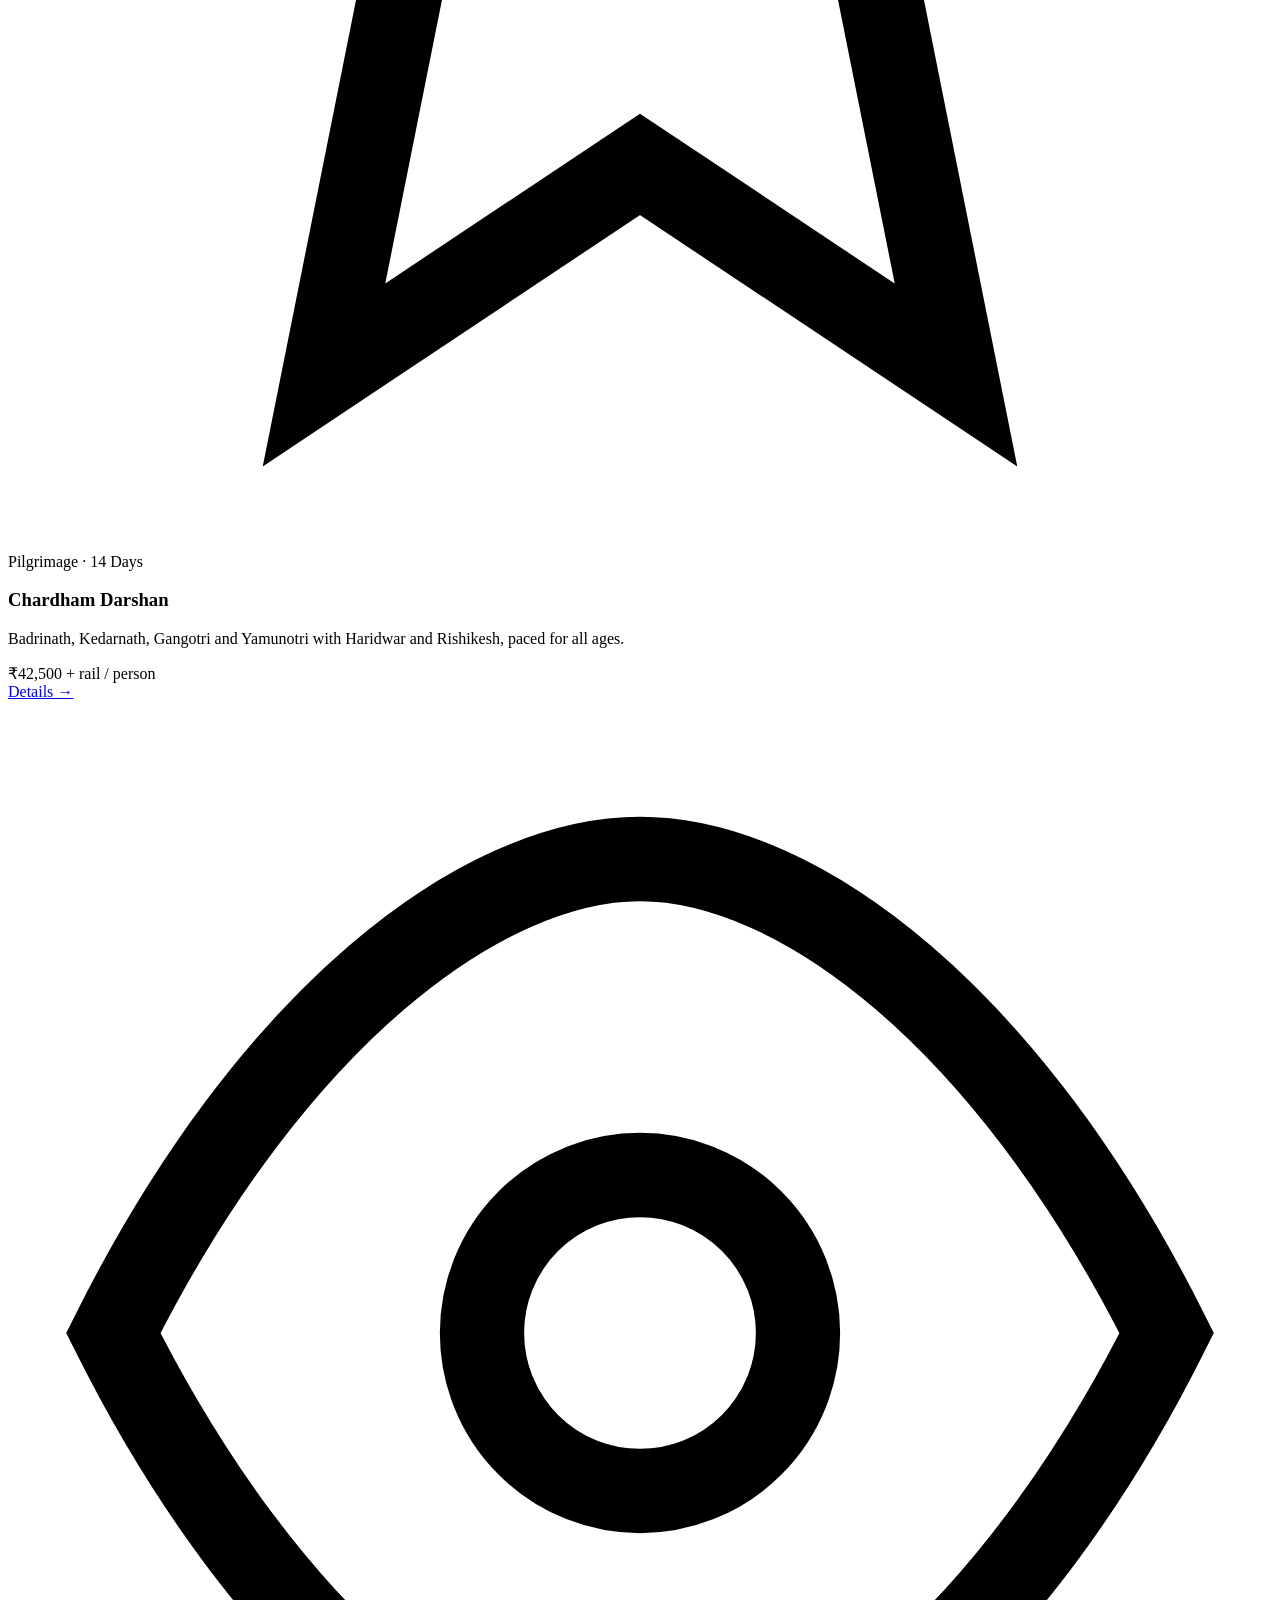
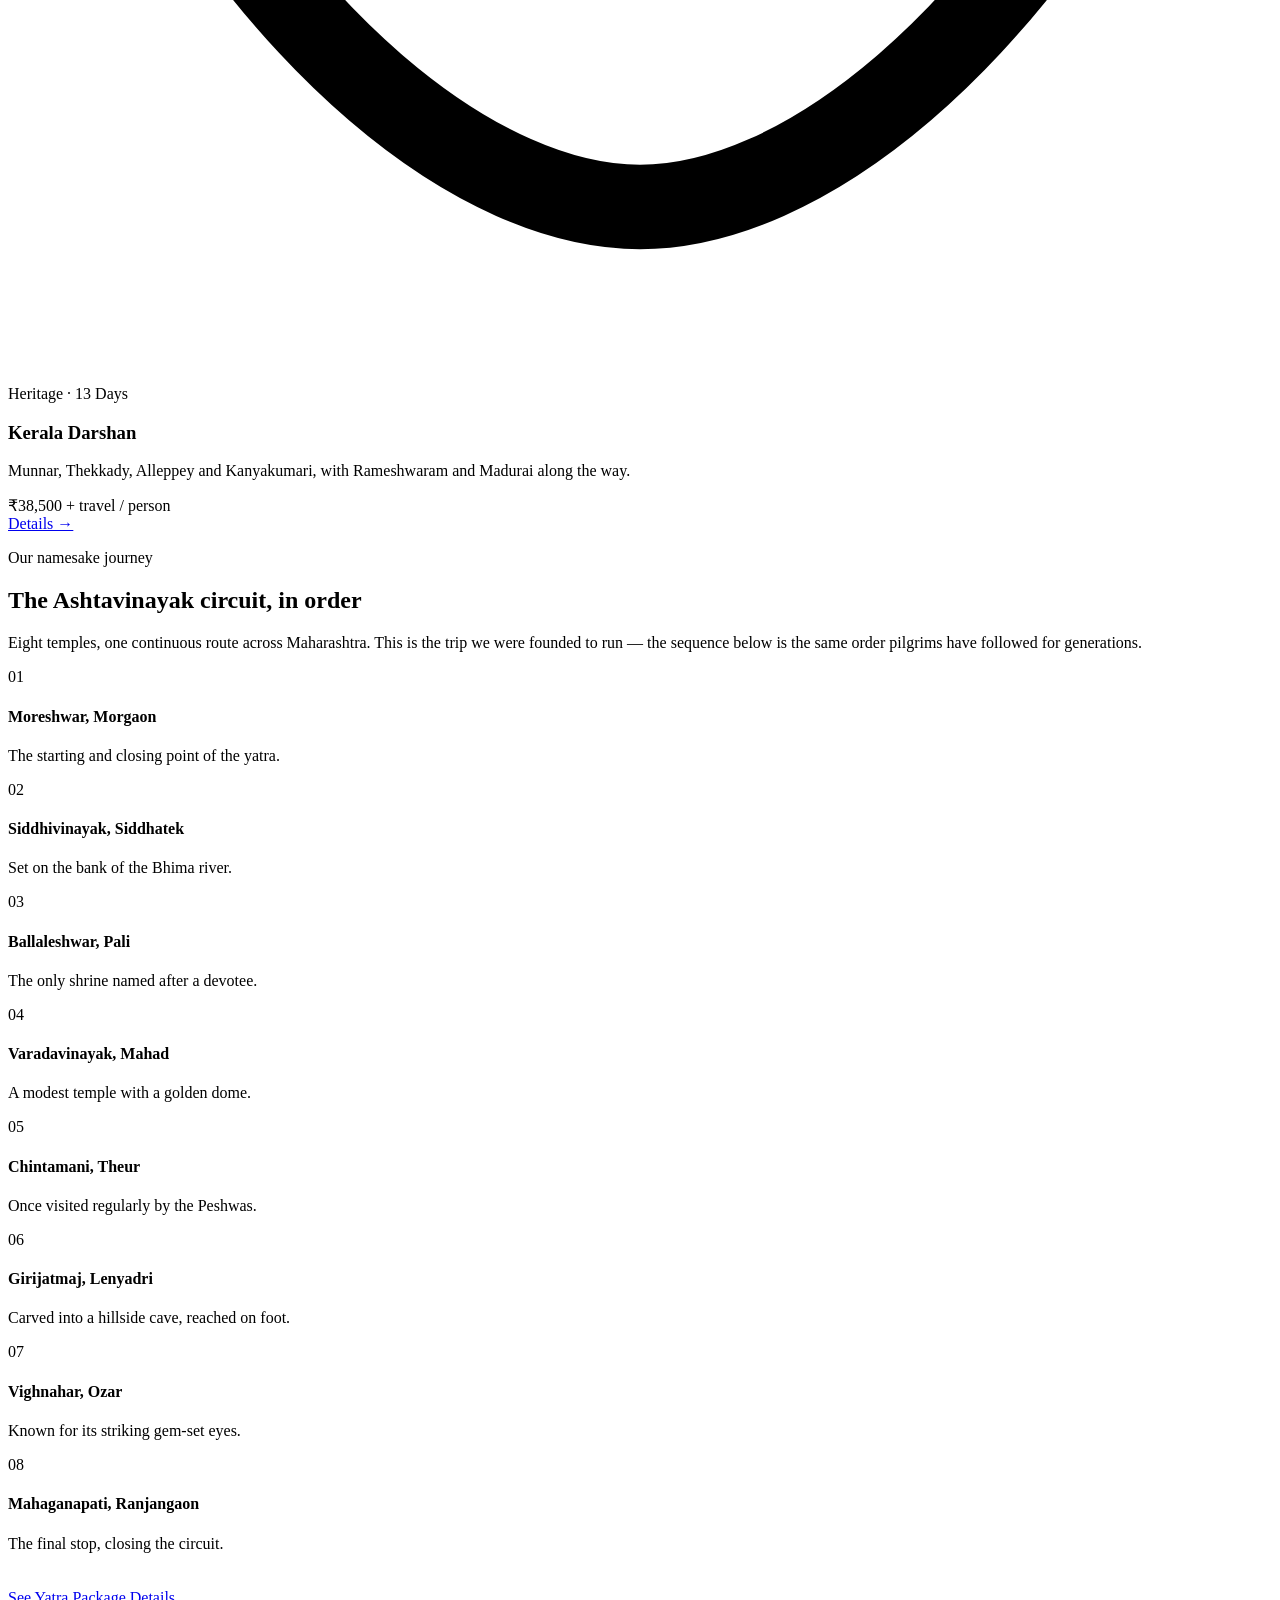
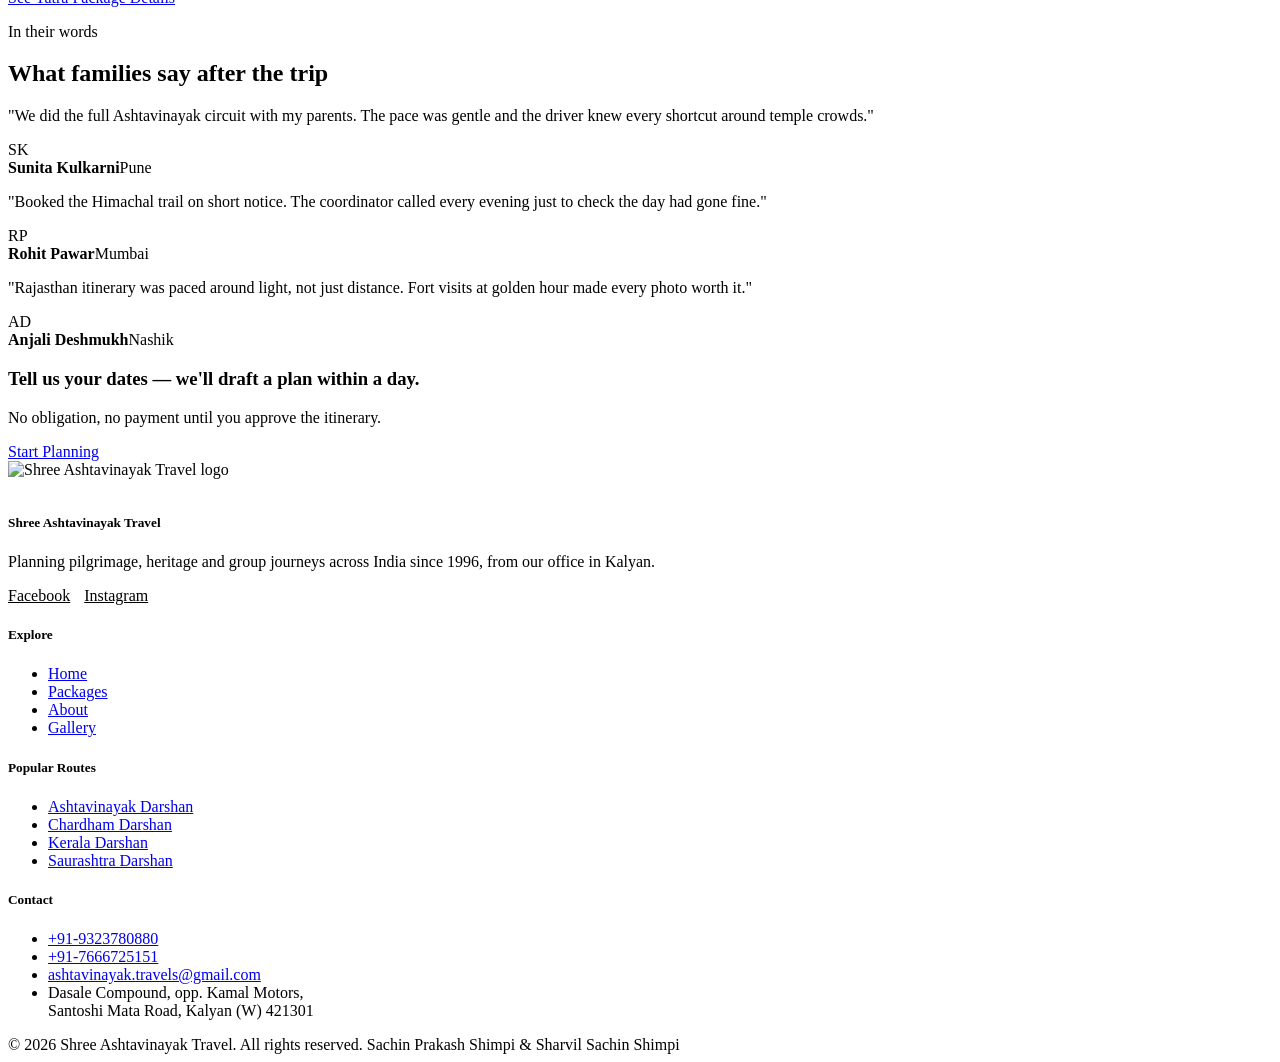
==== commit 93c14fe3: "Add files via upload" ====
--- a/index.html
+++ b/index.html
@@ -14,12 +14,7 @@
 <header class="site-header">
   <nav class="nav">
     <a href="index.html" class="logo">
-      <svg class="logo-mark" viewBox="0 0 40 40" fill="none" xmlns="http://www.w3.org/2000/svg">
-        <circle cx="20" cy="20" r="19" fill="#7A1F2B"/>
-        <path d="M8 25c4-6 8-10 12-10s6 3 9-2" stroke="#E8A83C" stroke-width="2" stroke-linecap="round"/>
-        <circle cx="29" cy="13" r="2.6" fill="#E8A83C"/>
-        <circle cx="8" cy="25" r="1.8" fill="#FBF6EC"/>
-      </svg>
+      <img src="images/logo.png" alt="Shree Ashtavinayak Travel logo" class="logo-mark-img">
       <span class="logo-text">Shree Ashtavinayak<span>Travel Company</span></span>
     </a>
     <ul class="nav-links">
@@ -41,17 +36,17 @@
   <section class="hero">
     <div class="wrap hero-grid">
       <div>
-        <p class="eyebrow">Since 2011 · Pune, Maharashtra</p>
+        <p class="eyebrow">Since 1996 · Kalyan, Maharashtra</p>
         <h1>Journeys planned the way <em>a family friend</em> would plan them.</h1>
-        <p class="lead">From the eight sacred Ashtavinayak temples to the hill roads of Himachal, we build routes, book stays and stay reachable on the phone — so you travel without second-guessing.</p>
+        <p class="lead">From the eight sacred Ashtavinayak temples to Chardham, Kerala and beyond, we build routes, book stays and stay reachable on the phone — so you travel without second-guessing.</p>
         <div class="hero-actions">
           <a href="packages.html" class="btn btn-primary">Browse Packages</a>
           <a href="contact.html" class="btn btn-ghost">Talk to a Planner</a>
         </div>
         <div class="hero-trust">
-          <div><strong>14 yrs</strong><span>On the road</span></div>
+          <div><strong>29 yrs</strong><span>On the road</span></div>
           <div><strong>6,200+</strong><span>Families guided</span></div>
-          <div><strong>40+</strong><span>Fixed departures</span></div>
+          <div><strong>15+</strong><span>Fixed departures</span></div>
         </div>
       </div>
       <div class="hero-art">
@@ -109,35 +104,35 @@
         <div class="card">
           <div class="card-media mv-1"><svg viewBox="0 0 24 24" fill="none" stroke="currentColor" stroke-width="1.6"><path d="M3 21h18M5 21V9l7-6 7 6v12M9 21v-6h6v6"/></svg></div>
           <div class="card-body">
-            <p class="card-tag">Pilgrimage · 4 Days</p>
-            <h3>Ashtavinayak Yatra</h3>
-            <p>All eight Ganpati temples of Maharashtra, in the traditional order, with a Pune-based coordinator.</p>
+            <p class="card-tag">Pilgrimage · 3 Days</p>
+            <h3>Ashtavinayak Darshan</h3>
+            <p>All eight Ganpati temples of Maharashtra plus Jejuri and Balaji, Kalyan to Kalyan with a tour manager.</p>
             <div class="card-foot">
-              <div class="card-price">₹8,999<span> / person</span></div>
+              <div class="card-price">₹6,500<span> / person</span></div>
               <a href="packages.html" class="card-link">Details →</a>
             </div>
           </div>
         </div>
         <div class="card">
-          <div class="card-media mv-2"><svg viewBox="0 0 24 24" fill="none" stroke="currentColor" stroke-width="1.6"><path d="M2 20l4-9 4 6 3-5 4 8M14 3l3 4 3-2"/></svg></div>
+          <div class="card-media mv-4"><svg viewBox="0 0 24 24" fill="none" stroke="currentColor" stroke-width="1.6"><path d="M12 2l3 7h7l-5.5 4.5L18 21l-6-4-6 4 1.5-7.5L2 9h7z"/></svg></div>
           <div class="card-body">
-            <p class="card-tag">Hill Escape · 5 Days</p>
-            <h3>Himachal Valley Trail</h3>
-            <p>Manali, Kasol and Naggar with a slow pace — two nights per stop, no rushed check-ins.</p>
+            <p class="card-tag">Pilgrimage · 14 Days</p>
+            <h3>Chardham Darshan</h3>
+            <p>Badrinath, Kedarnath, Gangotri and Yamunotri with Haridwar and Rishikesh, paced for all ages.</p>
             <div class="card-foot">
-              <div class="card-price">₹16,499<span> / person</span></div>
+              <div class="card-price">₹42,500<span> + rail / person</span></div>
               <a href="packages.html" class="card-link">Details →</a>
             </div>
           </div>
         </div>
         <div class="card">
-          <div class="card-media mv-3"><svg viewBox="0 0 24 24" fill="none" stroke="currentColor" stroke-width="1.6"><path d="M3 12h18M3 6h18M3 18h18"/></svg></div>
+          <div class="card-media mv-1"><svg viewBox="0 0 24 24" fill="none" stroke="currentColor" stroke-width="1.6"><path d="M2 12c3-6 7-9 10-9s7 3 10 9c-3 6-7 9-10 9s-7-3-10-9z"/><circle cx="12" cy="12" r="3"/></svg></div>
           <div class="card-body">
-            <p class="card-tag">Heritage · 6 Days</p>
-            <h3>Forts &amp; Havelis of Rajasthan</h3>
-            <p>Jaipur, Jodhpur and Udaipur, timed around golden-hour fort visits and local thalis.</p>
+            <p class="card-tag">Heritage · 13 Days</p>
+            <h3>Kerala Darshan</h3>
+            <p>Munnar, Thekkady, Alleppey and Kanyakumari, with Rameshwaram and Madurai along the way.</p>
             <div class="card-foot">
-              <div class="card-price">₹21,999<span> / person</span></div>
+              <div class="card-price">₹38,500<span> + travel / person</span></div>
               <a href="packages.html" class="card-link">Details →</a>
             </div>
           </div>
@@ -221,8 +216,13 @@
   <div class="wrap">
     <div class="foot-grid">
       <div class="foot-about">
+        <img src="images/logo.png" alt="Shree Ashtavinayak Travel logo" style="height:56px;width:auto;margin-bottom:14px;">
         <h5>Shree Ashtavinayak Travel</h5>
-        <p>Planning pilgrimage, hill and heritage journeys across India since 2011, from our office in Pune.</p>
+        <p>Planning pilgrimage, heritage and group journeys across India since 1996, from our office in Kalyan.</p>
+        <div style="display:flex;gap:14px;margin-top:14px;">
+          <a href="https://www.facebook.com/shreeashtavinayaktravel" target="_blank" rel="noopener" aria-label="Facebook" style="color:var(--gold-light)">Facebook</a>
+          <a href="https://www.instagram.com/shreeashtavinayaktravels" target="_blank" rel="noopener" aria-label="Instagram" style="color:var(--gold-light)">Instagram</a>
+        </div>
       </div>
       <div>
         <h5>Explore</h5>
@@ -236,25 +236,26 @@
       <div>
         <h5>Popular Routes</h5>
         <ul>
-          <li><a href="packages.html">Ashtavinayak Yatra</a></li>
-          <li><a href="packages.html">Himachal Valley Trail</a></li>
-          <li><a href="packages.html">Rajasthan Heritage</a></li>
-          <li><a href="packages.html">Kerala Backwaters</a></li>
+          <li><a href="packages.html">Ashtavinayak Darshan</a></li>
+          <li><a href="packages.html">Chardham Darshan</a></li>
+          <li><a href="packages.html">Kerala Darshan</a></li>
+          <li><a href="packages.html">Saurashtra Darshan</a></li>
         </ul>
       </div>
       <div>
         <h5>Contact</h5>
         <ul>
-          <li>+91 98xxx xxxxx</li>
-          <li>hello@ashtavinayaktravel.in</li>
-          <li>FC Road, Pune, Maharashtra</li>
+          <li><a href="tel:+919323780880">+91-9323780880</a></li>
+          <li><a href="tel:+917666725151">+91-7666725151</a></li>
+          <li><a href="mailto:ashtavinayak.travels@gmail.com">ashtavinayak.travels@gmail.com</a></li>
+          <li>Dasale Compound, opp. Kamal Motors,<br>Santoshi Mata Road, Kalyan (W) 421301</li>
         </ul>
       </div>
     </div>
     <div class="divider" style="background:rgba(251,246,236,.14)"></div>
     <div class="foot-bottom">
       <span>© 2026 Shree Ashtavinayak Travel. All rights reserved.</span>
-      <span>Built with care for travellers, by travellers.</span>
+      <span>Sachin Prakash Shimpi &amp; Sharvil Sachin Shimpi</span>
     </div>
   </div>
 </footer>
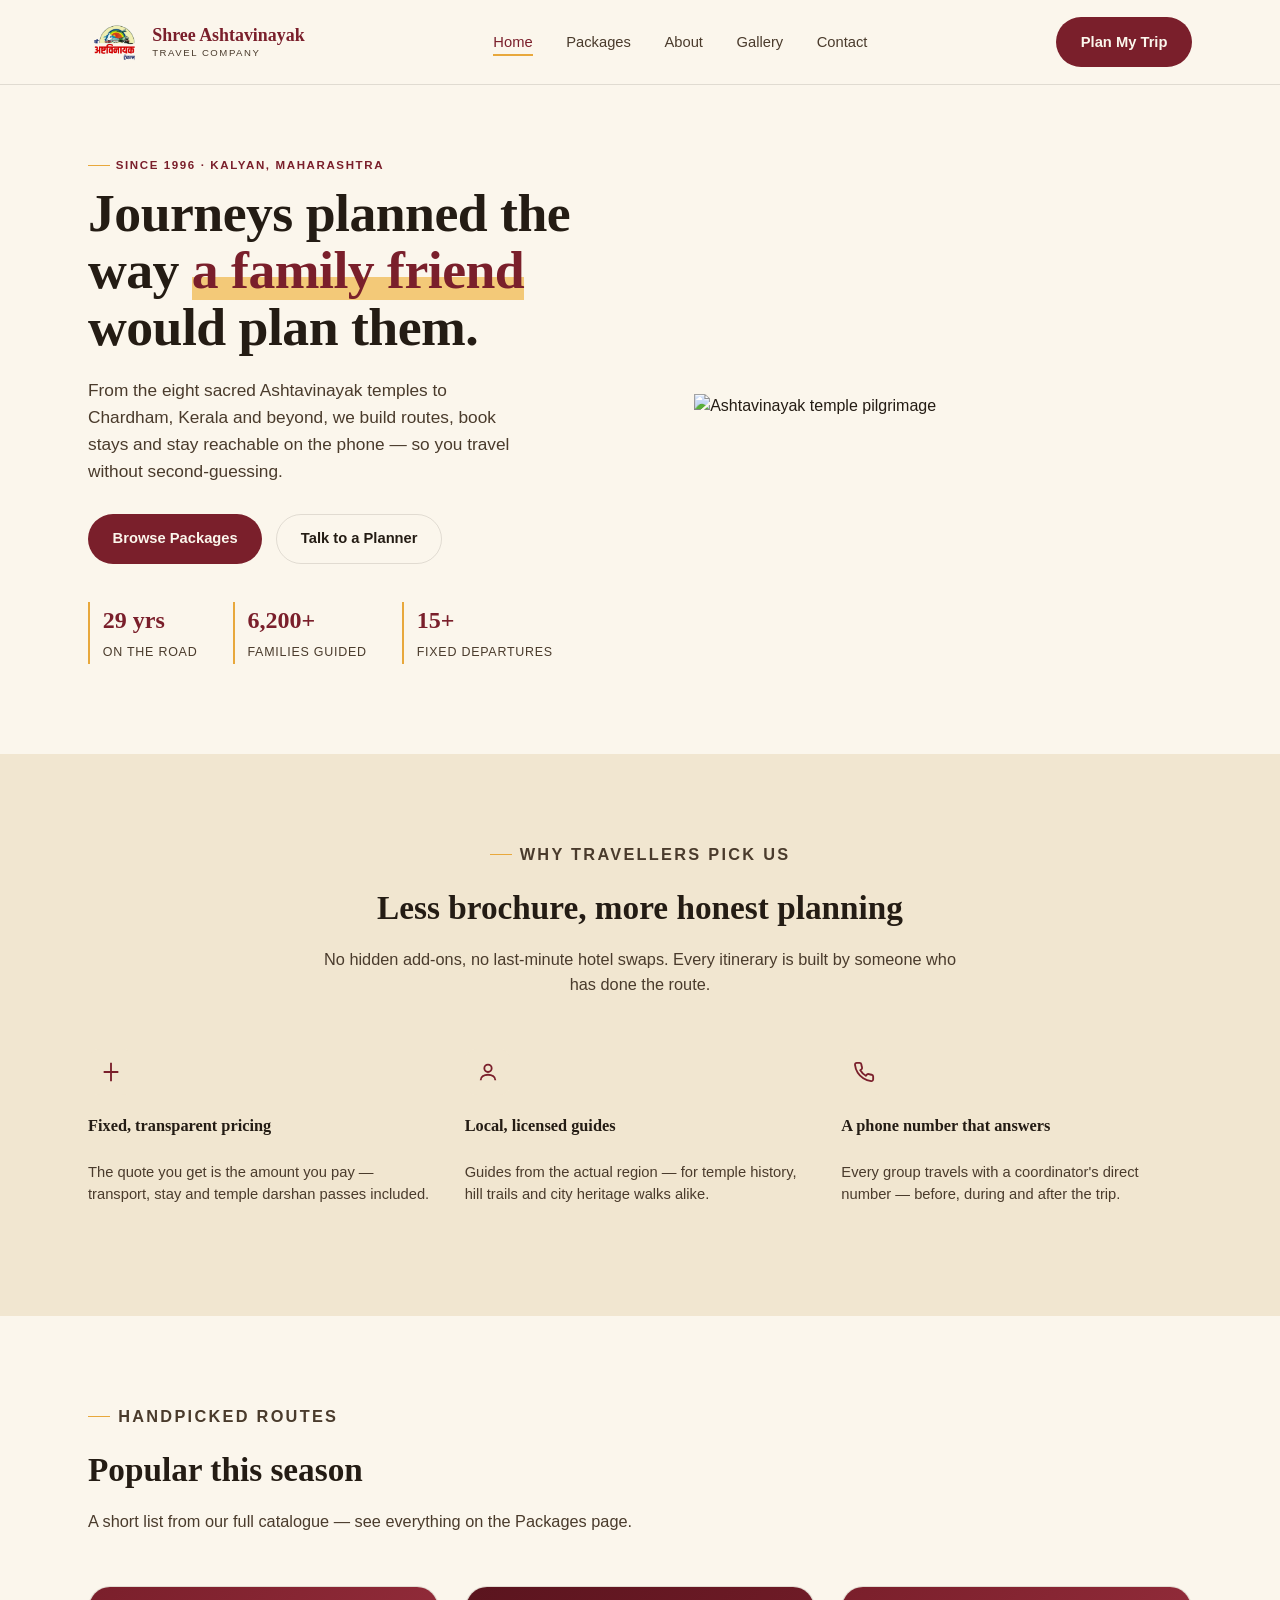
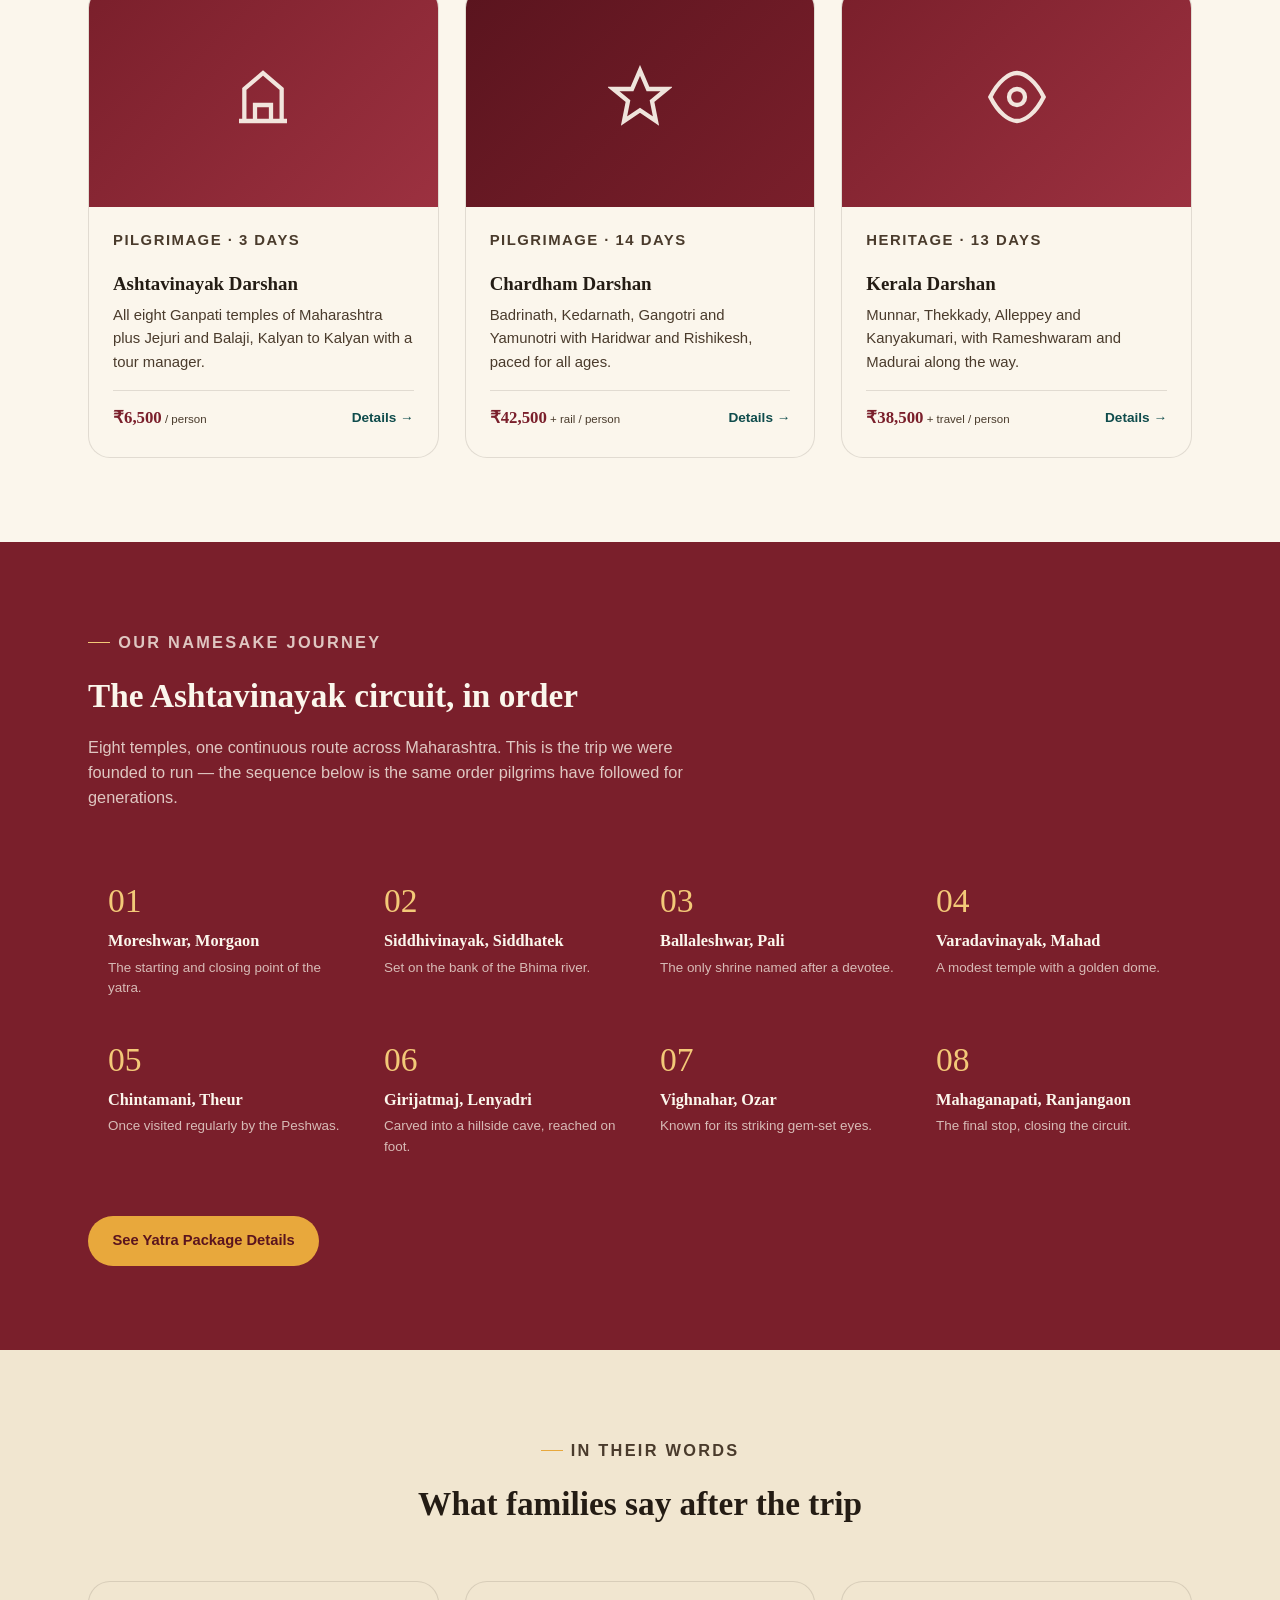
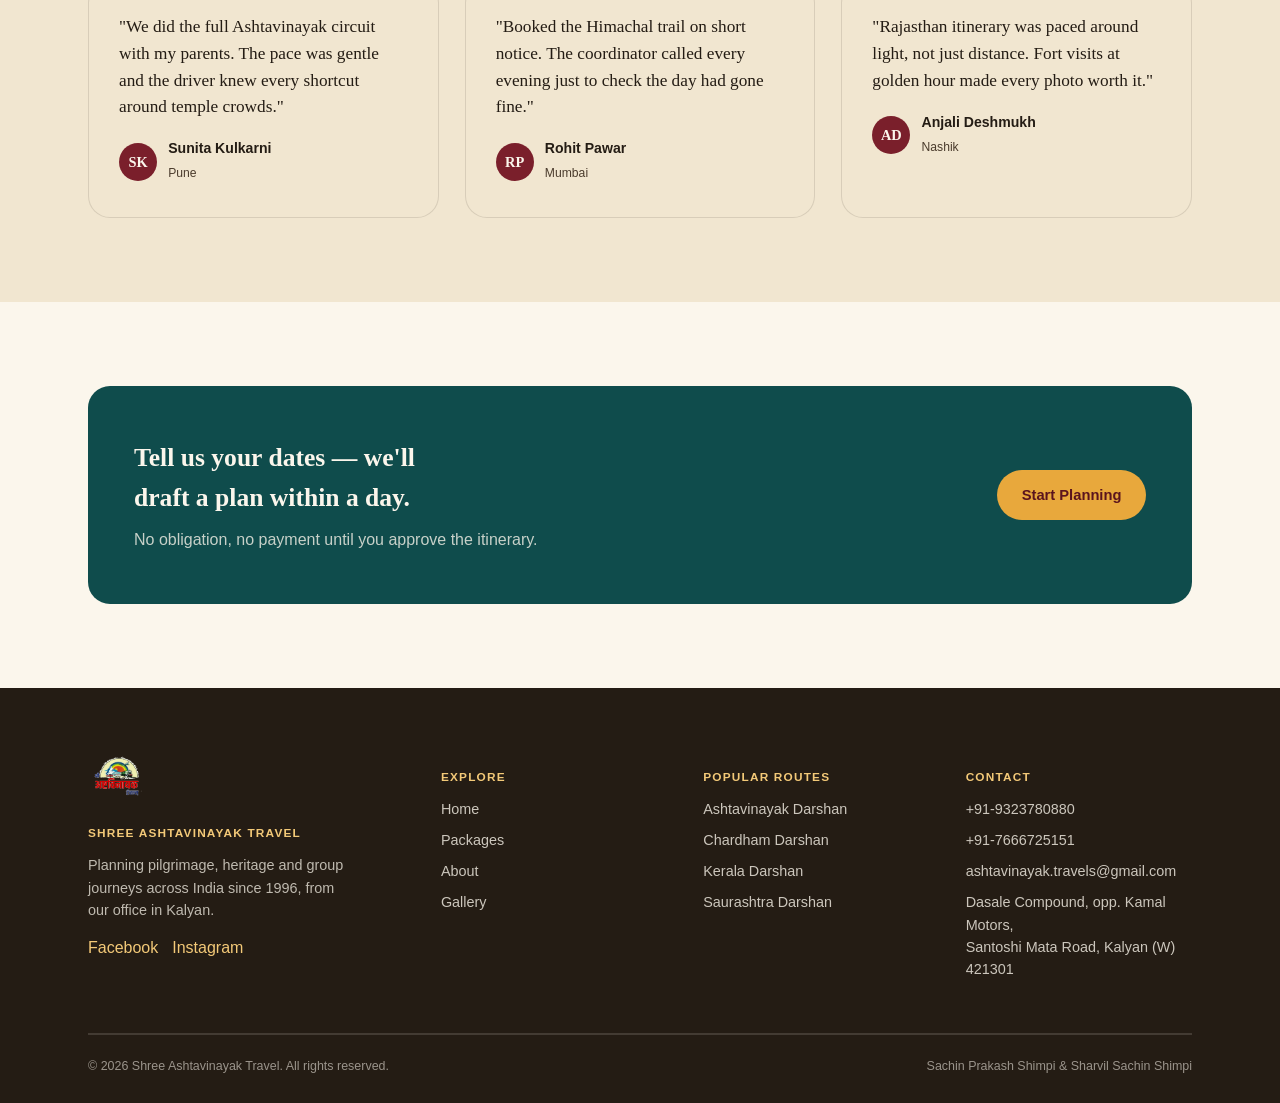
==== commit a82c7a86: "index.html" ====
--- a/index.html
+++ b/index.html
@@ -49,17 +49,8 @@
           <div><strong>15+</strong><span>Fixed departures</span></div>
         </div>
       </div>
-      <div class="hero-art">
-        <svg viewBox="0 0 520 460" xmlns="http://www.w3.org/2000/svg">
-          <circle cx="420" cy="80" r="52" fill="#F3C978"/>
-          <path d="M0 340 C 90 260, 150 300, 210 250 C 270 200, 320 260, 400 210 C 450 180, 480 200, 520 180 L520 460 L0 460 Z" fill="#0F4C4C"/>
-          <path d="M0 380 C 100 320, 180 350, 250 300 C 320 250, 380 300, 460 260 C 490 245, 505 250, 520 240 L520 460 L0 460 Z" fill="#7A1F2B"/>
-          <path d="M40 300 C 130 240, 190 270, 260 220 C 340 165, 400 200, 490 150" stroke="#FBF6EC" stroke-width="3" stroke-dasharray="2 12" stroke-linecap="round" fill="none"/>
-          <circle cx="40" cy="300" r="8" fill="#FBF6EC"/>
-          <circle cx="260" cy="220" r="8" fill="#E8A83C"/>
-          <circle cx="490" cy="150" r="10" fill="#FBF6EC"/>
-          <circle cx="490" cy="150" r="4" fill="#7A1F2B"/>
-        </svg>
+<div class="hero-art">
+        <img src="images/hero-temple.jpg" alt="Ashtavinayak temple pilgrimage" class="hero-photo">
       </div>
     </div>
   </section>
--- a/css/styles.css
+++ b/css/styles.css
@@ -0,0 +1,333 @@
+/* ============================================
+   Shree Ashtavinayak Travel — Design Tokens
+   ============================================ */
+:root{
+  --cream:      #FBF6EC;
+  --sand:       #F1E6D0;
+  --ink:        #241C14;
+  --ink-soft:   #4A3B2C;
+  --maroon:     #7A1F2B;
+  --maroon-dark:#5A141E;
+  --gold:       #E8A83C;
+  --gold-light: #F3C978;
+  --teal:       #0F4C4C;
+  --teal-dark:  #0A3838;
+  --line:       rgba(36,28,20,0.12);
+
+  --font-display: "Fraunces", "Georgia", serif;
+  --font-body: "Work Sans", "Helvetica Neue", Arial, sans-serif;
+
+  --radius-s: 4px;
+  --radius-m: 10px;
+  --radius-l: 22px;
+
+  --container: 1160px;
+}
+
+*,*::before,*::after{box-sizing:border-box;}
+html{scroll-behavior:smooth;}
+body{
+  margin:0;
+  font-family:var(--font-body);
+  background:var(--cream);
+  color:var(--ink);
+  -webkit-font-smoothing:antialiased;
+  line-height:1.55;
+}
+img,svg{max-width:100%;display:block;}
+a{color:inherit;text-decoration:none;}
+ul{margin:0;padding:0;list-style:none;}
+h1,h2,h3,h4{font-family:var(--font-display);margin:0 0 .4em;font-weight:600;color:var(--ink);}
+p{margin:0 0 1em;}
+.wrap{max-width:var(--container);margin:0 auto;padding:0 28px;}
+
+@media(prefers-reduced-motion: reduce){
+  html{scroll-behavior:auto;}
+  *{animation-duration:0.001ms !important; transition-duration:0.001ms !important;}
+}
+
+:focus-visible{outline:3px solid var(--teal);outline-offset:3px;}
+
+/* ---------- Eyebrow / labels ---------- */
+.eyebrow{
+  font-family:var(--font-body);
+  text-transform:uppercase;
+  letter-spacing:.14em;
+  font-size:.72rem;
+  font-weight:600;
+  color:var(--maroon);
+  display:inline-flex;
+  align-items:center;
+  gap:.5em;
+  margin-bottom:.9em;
+}
+.eyebrow::before{
+  content:"";
+  width:22px;height:1px;
+  background:var(--gold);
+}
+
+/* ---------- Buttons ---------- */
+.btn{
+  display:inline-flex;
+  align-items:center;
+  gap:.5em;
+  font-family:var(--font-body);
+  font-weight:600;
+  font-size:.92rem;
+  padding:.85em 1.6em;
+  border-radius:999px;
+  border:1.5px solid transparent;
+  cursor:pointer;
+  transition:transform .18s ease, background .18s ease, color .18s ease, border-color .18s ease;
+}
+.btn:hover{transform:translateY(-2px);}
+.btn-primary{background:var(--maroon);color:var(--cream);}
+.btn-primary:hover{background:var(--maroon-dark);}
+.btn-ghost{background:transparent;color:var(--ink);border-color:var(--line);}
+.btn-ghost:hover{border-color:var(--maroon);color:var(--maroon);}
+.btn-gold{background:var(--gold);color:var(--maroon-dark);}
+.btn-gold:hover{background:var(--gold-light);}
+
+/* ---------- Header / Nav ---------- */
+.site-header{
+  position:sticky;top:0;z-index:100;
+  background:rgba(251,246,236,0.92);
+  backdrop-filter:blur(8px);
+  border-bottom:1px solid var(--line);
+}
+.nav{
+  display:flex;align-items:center;justify-content:space-between;
+  padding:16px 28px;
+  max-width:var(--container);margin:0 auto;
+}
+.logo{display:flex;align-items:center;gap:.65em;}
+.logo-mark{width:38px;height:38px;flex-shrink:0;}
+.logo-mark-img{height:52px;width:auto;flex-shrink:0;object-fit:contain;}
+.logo-text{font-family:var(--font-display);font-weight:600;font-size:1.12rem;line-height:1.1;color:var(--maroon);}
+.logo-text span{display:block;font-family:var(--font-body);font-weight:500;font-size:.6rem;letter-spacing:.16em;text-transform:uppercase;color:var(--ink-soft);margin-top:.25em;}
+.nav-links{display:flex;align-items:center;gap:2.1em;}
+.nav-links a{
+  font-size:.92rem;font-weight:500;color:var(--ink-soft);
+  position:relative;padding:4px 0;
+  transition:color .18s ease;
+}
+.nav-links a:hover,.nav-links a.active{color:var(--maroon);}
+.nav-links a.active::after{
+  content:"";position:absolute;left:0;bottom:-2px;width:100%;height:2px;background:var(--gold);
+}
+.nav-cta{display:flex;align-items:center;gap:1.4em;}
+.nav-toggle{display:none;background:none;border:none;cursor:pointer;padding:6px;}
+.nav-toggle span{display:block;width:24px;height:2px;background:var(--ink);margin:5px 0;}
+
+@media(max-width:860px){
+  .nav-links{
+    position:absolute;top:100%;left:0;right:0;
+    background:var(--cream);
+    flex-direction:column;align-items:flex-start;
+    padding:22px 28px 26px;
+    border-bottom:1px solid var(--line);
+    display:none;
+    gap:1.1em;
+  }
+  .nav-links.open{display:flex;}
+  .nav-toggle{display:block;}
+  .nav-cta .btn-primary{padding:.7em 1.2em;font-size:.82rem;}
+}
+
+/* ---------- Hero ---------- */
+.hero{
+  padding:64px 0 90px;
+  overflow:hidden;
+}
+.hero-grid{
+  display:grid;grid-template-columns:1.05fr .95fr;gap:56px;align-items:center;
+}
+.hero h1{
+  font-size:clamp(2.3rem, 4.2vw, 3.5rem);
+  line-height:1.06;
+  letter-spacing:-.01em;
+}
+.hero h1 em{
+  font-style:normal;color:var(--maroon);
+  background:linear-gradient(180deg, transparent 62%, var(--gold-light) 62%);
+}
+.hero p.lead{
+  font-size:1.08rem;color:var(--ink-soft);max-width:46ch;margin-bottom:1.7em;
+}
+.hero-actions{display:flex;gap:14px;flex-wrap:wrap;margin-bottom:2.4em;}
+.hero-trust{display:flex;gap:2.2em;flex-wrap:wrap;}
+.hero-trust div{border-left:2px solid var(--gold);padding-left:.8em;}
+.hero-trust strong{display:block;font-family:var(--font-display);font-size:1.5rem;color:var(--maroon);}
+.hero-trust span{font-size:.78rem;color:var(--ink-soft);text-transform:uppercase;letter-spacing:.06em;}
+.hero-art{position:relative;}
+
+/* ---------- Section shells ---------- */
+section{padding:84px 0;}
+.section-head{max-width:640px;margin-bottom:52px;}
+.section-head.center{margin-left:auto;margin-right:auto;text-align:center;}
+.section-head h2{font-size:clamp(1.7rem,2.6vw,2.35rem);}
+.section-head p{color:var(--ink-soft);font-size:1.02rem;}
+.bg-maroon .section-head p{color:rgba(251,246,236,.78);}
+.bg-sand{background:var(--sand);}
+.bg-maroon{background:var(--maroon);color:var(--cream);}
+.bg-maroon h2,.bg-maroon h3,.bg-maroon h4{color:var(--cream);}
+.bg-maroon .eyebrow{color:var(--gold-light);}
+.bg-maroon .eyebrow::before{background:var(--gold-light);}
+
+/* ---------- Package Cards ---------- */
+.grid-3{display:grid;grid-template-columns:repeat(3,1fr);gap:26px;}
+.grid-2{display:grid;grid-template-columns:repeat(2,1fr);gap:26px;}
+@media(max-width:900px){.grid-3,.grid-2{grid-template-columns:1fr;}}
+
+.card{
+  background:var(--cream);
+  border:1px solid var(--line);
+  border-radius:var(--radius-l);
+  overflow:hidden;
+  transition:box-shadow .22s ease, transform .22s ease;
+  display:flex;flex-direction:column;
+}
+.card:hover{box-shadow:0 18px 40px rgba(36,28,20,.12);transform:translateY(-4px);}
+.card-media{
+  height:220px;position:relative;
+  display:flex;align-items:center;justify-content:center;
+  color:var(--cream);
+  overflow:hidden;
+  background:linear-gradient(135deg,var(--sand),var(--cream));
+}
+.card-media img{width:100%;height:100%;object-fit:contain;}
+.card-media svg{width:64px;height:64px;opacity:.92;}
+.card-body{padding:22px 24px 26px;flex:1;display:flex;flex-direction:column;}
+.card-tag{font-size:.7rem;text-transform:uppercase;letter-spacing:.1em;font-weight:600;color:var(--maroon);margin-bottom:.6em;}
+.card-body h3{font-size:1.18rem;margin-bottom:.35em;}
+.card-body p{color:var(--ink-soft);font-size:.93rem;margin-bottom:1.1em;}
+.card-foot{
+  margin-top:auto;display:flex;align-items:center;justify-content:space-between;
+  padding-top:14px;border-top:1px solid var(--line);
+}
+.card-price{font-family:var(--font-display);font-weight:600;color:var(--maroon);font-size:1.05rem;}
+.card-price span{font-family:var(--font-body);font-weight:400;font-size:.72rem;color:var(--ink-soft);}
+.card-link{font-size:.85rem;font-weight:600;color:var(--teal);display:inline-flex;align-items:center;gap:.3em;}
+
+/* media color variants */
+.mv-1{background:linear-gradient(135deg,var(--maroon),#9c3140);}
+.mv-2{background:linear-gradient(135deg,var(--teal),#186b6b);}
+.mv-3{background:linear-gradient(135deg,var(--gold),#c98a29);}
+.mv-4{background:linear-gradient(135deg,#5A141E,var(--maroon));}
+.mv-5{background:linear-gradient(135deg,#0A3838,var(--teal));}
+.mv-6{background:linear-gradient(135deg,#c98a29,var(--gold-light));}
+
+/* ---------- Yatra circuit (signature element) ---------- */
+.circuit-wrap{position:relative;}
+.circuit-list{
+  display:grid;grid-template-columns:repeat(4,1fr);gap:0;
+  position:relative;
+}
+@media(max-width:900px){.circuit-list{grid-template-columns:repeat(2,1fr);}}
+@media(max-width:560px){.circuit-list{grid-template-columns:1fr;}}
+.circuit-stop{
+  padding:22px 20px;position:relative;
+}
+.circuit-num{
+  font-family:var(--font-display);font-size:2.1rem;color:var(--gold-light);
+  line-height:1;margin-bottom:.3em;
+}
+.circuit-stop h4{color:var(--cream);font-size:1.02rem;margin-bottom:.25em;}
+.circuit-stop p{color:rgba(251,246,236,.72);font-size:.84rem;margin:0;}
+
+/* ---------- Testimonials ---------- */
+.testi{
+  background:var(--sand);border-radius:var(--radius-l);padding:32px 30px;
+  border:1px solid var(--line);
+}
+.testi p{font-family:var(--font-display);font-size:1.08rem;color:var(--ink);margin-bottom:1em;}
+.testi-author{display:flex;align-items:center;gap:.7em;}
+.testi-avatar{width:38px;height:38px;border-radius:50%;background:var(--maroon);color:var(--cream);display:flex;align-items:center;justify-content:center;font-family:var(--font-display);font-weight:600;font-size:.9rem;}
+.testi-author strong{display:block;font-size:.88rem;}
+.testi-author span{font-size:.76rem;color:var(--ink-soft);}
+
+/* ---------- Feature list ---------- */
+.feature-row{display:flex;gap:18px;margin-bottom:26px;}
+.feature-icon{
+  width:46px;height:46px;flex-shrink:0;border-radius:12px;
+  background:var(--sand);display:flex;align-items:center;justify-content:center;
+}
+.feature-icon svg{width:22px;height:22px;color:var(--maroon);}
+.feature-row h4{margin-bottom:.25em;font-size:1.02rem;}
+.feature-row p{color:var(--ink-soft);font-size:.92rem;margin:0;}
+
+/* ---------- CTA band ---------- */
+.cta-band{
+  background:var(--teal);color:var(--cream);border-radius:var(--radius-l);
+  padding:52px 46px;display:flex;align-items:center;justify-content:space-between;gap:30px;flex-wrap:wrap;
+}
+.cta-band h3{color:var(--cream);font-size:1.6rem;max-width:26ch;}
+.cta-band p{color:rgba(251,246,236,.78);margin-bottom:0;}
+
+/* ---------- Footer ---------- */
+.site-footer{background:var(--ink);color:var(--cream);padding:60px 0 26px;}
+.foot-grid{display:grid;grid-template-columns:1.4fr 1fr 1fr 1fr;gap:36px;margin-bottom:44px;}
+@media(max-width:800px){.foot-grid{grid-template-columns:1fr 1fr;}}
+.foot-grid h5{font-family:var(--font-body);text-transform:uppercase;letter-spacing:.1em;font-size:.74rem;color:var(--gold-light);margin-bottom:1em;}
+.foot-grid ul li{margin-bottom:.6em;font-size:.9rem;color:rgba(251,246,236,.78);}
+.foot-grid ul li a:hover{color:var(--gold-light);}
+.foot-about p{color:rgba(251,246,236,.72);font-size:.9rem;max-width:32ch;}
+.foot-bottom{
+  border-top:1px solid rgba(251,246,236,.14);
+  padding-top:22px;display:flex;justify-content:space-between;flex-wrap:wrap;gap:10px;
+  font-size:.78rem;color:rgba(251,246,236,.55);
+}
+
+/* ---------- Page header (inner pages) ---------- */
+.page-hero{padding:56px 0 60px;text-align:center;}
+.page-hero .eyebrow{justify-content:center;}
+.page-hero .eyebrow::before{display:none;}
+.page-hero h1{font-size:clamp(2rem,4vw,2.9rem);}
+.page-hero p{color:var(--ink-soft);max-width:56ch;margin:0 auto;}
+
+/* ---------- Gallery ---------- */
+.gallery-grid{
+  display:grid;grid-template-columns:repeat(4,1fr);gap:16px;
+}
+@media(max-width:900px){.gallery-grid{grid-template-columns:repeat(2,1fr);}}
+.gallery-item{
+  aspect-ratio:1/1;border-radius:var(--radius-m);
+  display:flex;align-items:center;justify-content:center;
+  color:var(--cream);position:relative;overflow:hidden;
+}
+.gallery-item.tall{grid-row:span 2;aspect-ratio:auto;}
+.gallery-item svg{width:34px;height:34px;opacity:.85;}
+.gallery-cap{
+  position:absolute;bottom:0;left:0;right:0;
+  background:linear-gradient(0deg, rgba(36,28,20,.75), transparent);
+  padding:14px 14px 10px;font-size:.78rem;font-weight:600;
+}
+
+/* ---------- Forms ---------- */
+.form-card{
+  background:var(--cream);border:1px solid var(--line);border-radius:var(--radius-l);
+  padding:36px;
+}
+.form-row{display:grid;grid-template-columns:1fr 1fr;gap:18px;margin-bottom:18px;}
+@media(max-width:600px){.form-row{grid-template-columns:1fr;}}
+label{display:block;font-size:.82rem;font-weight:600;margin-bottom:.4em;color:var(--ink-soft);}
+input,select,textarea{
+  width:100%;padding:.85em 1em;border-radius:var(--radius-s);border:1.5px solid var(--line);
+  font-family:var(--font-body);font-size:.94rem;background:#fff;color:var(--ink);
+}
+input:focus,select:focus,textarea:focus{border-color:var(--maroon);}
+.field{margin-bottom:18px;}
+textarea{resize:vertical;min-height:110px;}
+
+/* ---------- About stats / values ---------- */
+.stat-grid{display:grid;grid-template-columns:repeat(4,1fr);gap:22px;text-align:center;}
+@media(max-width:700px){.stat-grid{grid-template-columns:repeat(2,1fr);}}
+.stat-num{font-family:var(--font-display);font-size:2.4rem;color:var(--maroon);}
+.bg-maroon .stat-num{color:var(--gold-light);}
+.stat-label{font-size:.8rem;text-transform:uppercase;letter-spacing:.08em;color:var(--ink-soft);}
+
+/* ---------- Misc ---------- */
+.divider{height:1px;background:var(--line);margin:0;}
+.contact-info li{display:flex;gap:.8em;align-items:flex-start;margin-bottom:1.1em;font-size:.94rem;}
+.contact-info svg{width:20px;height:20px;color:var(--maroon);flex-shrink:0;margin-top:2px;}
